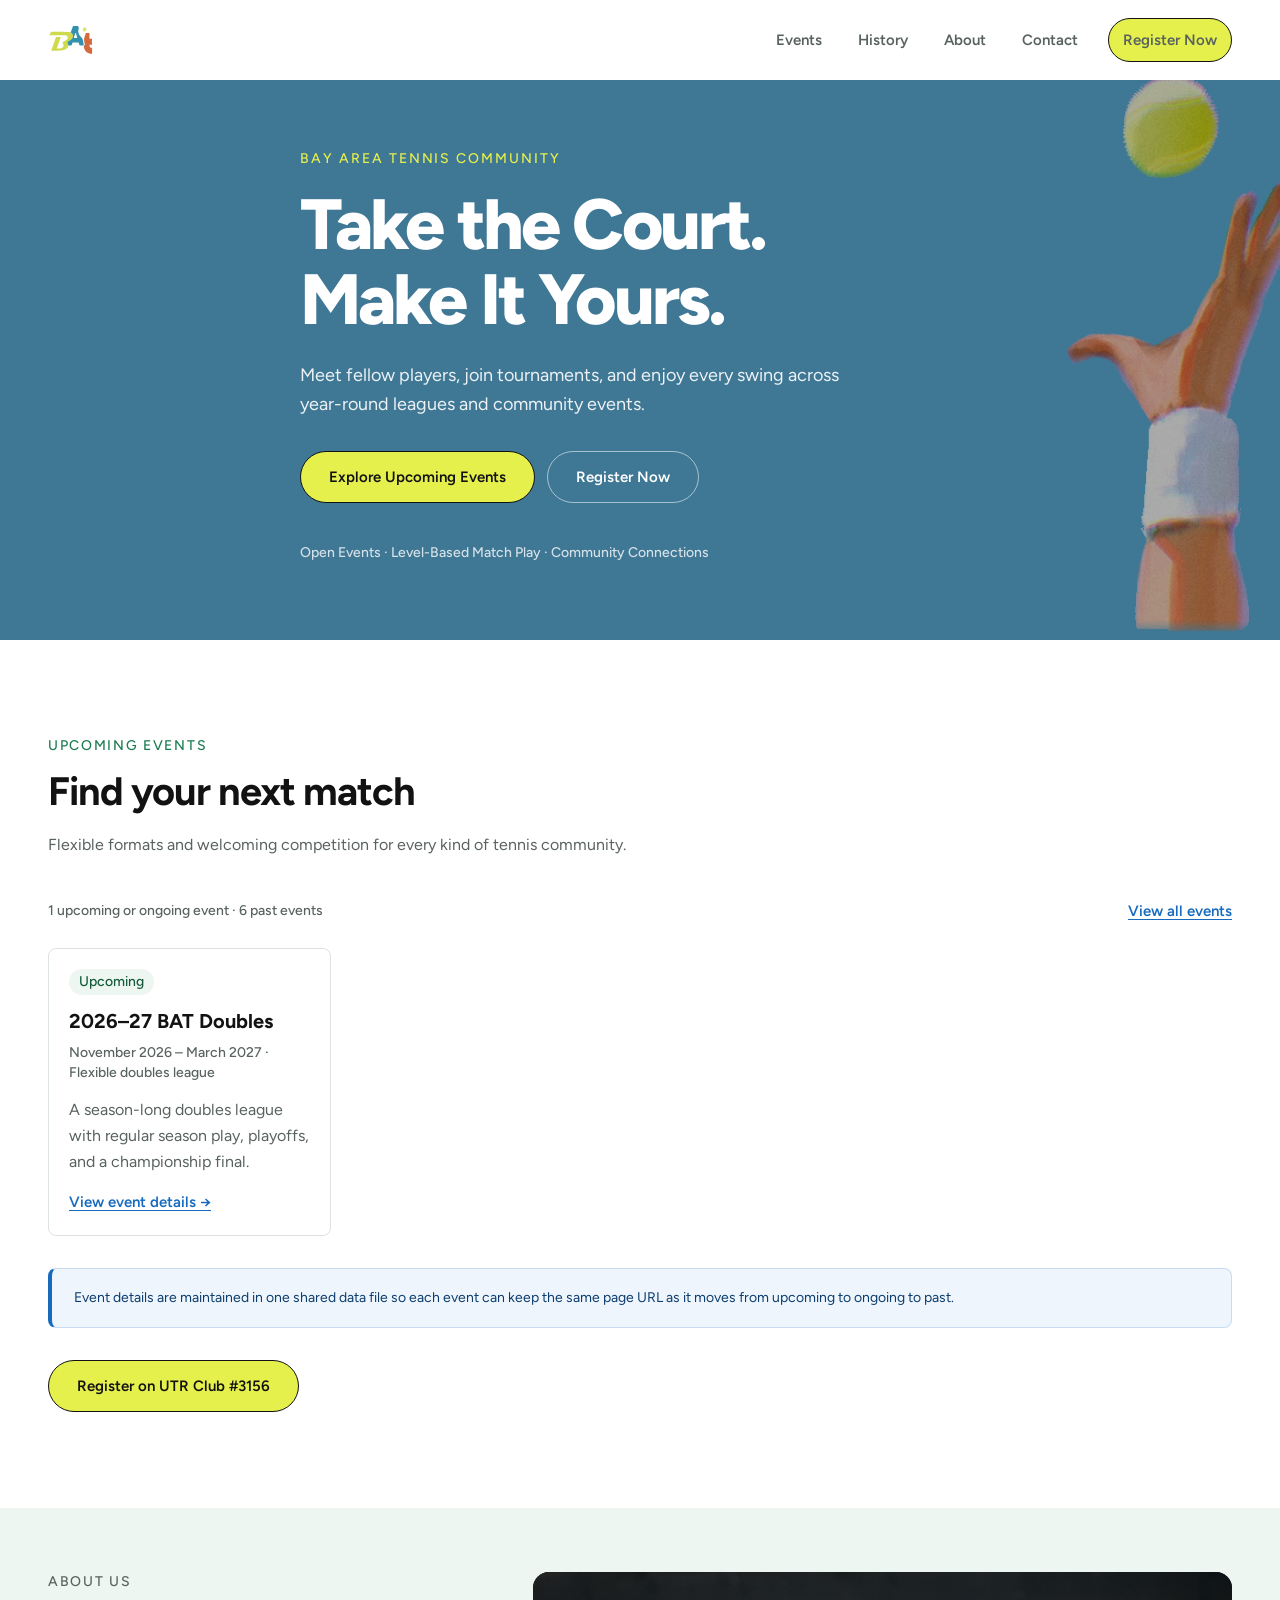
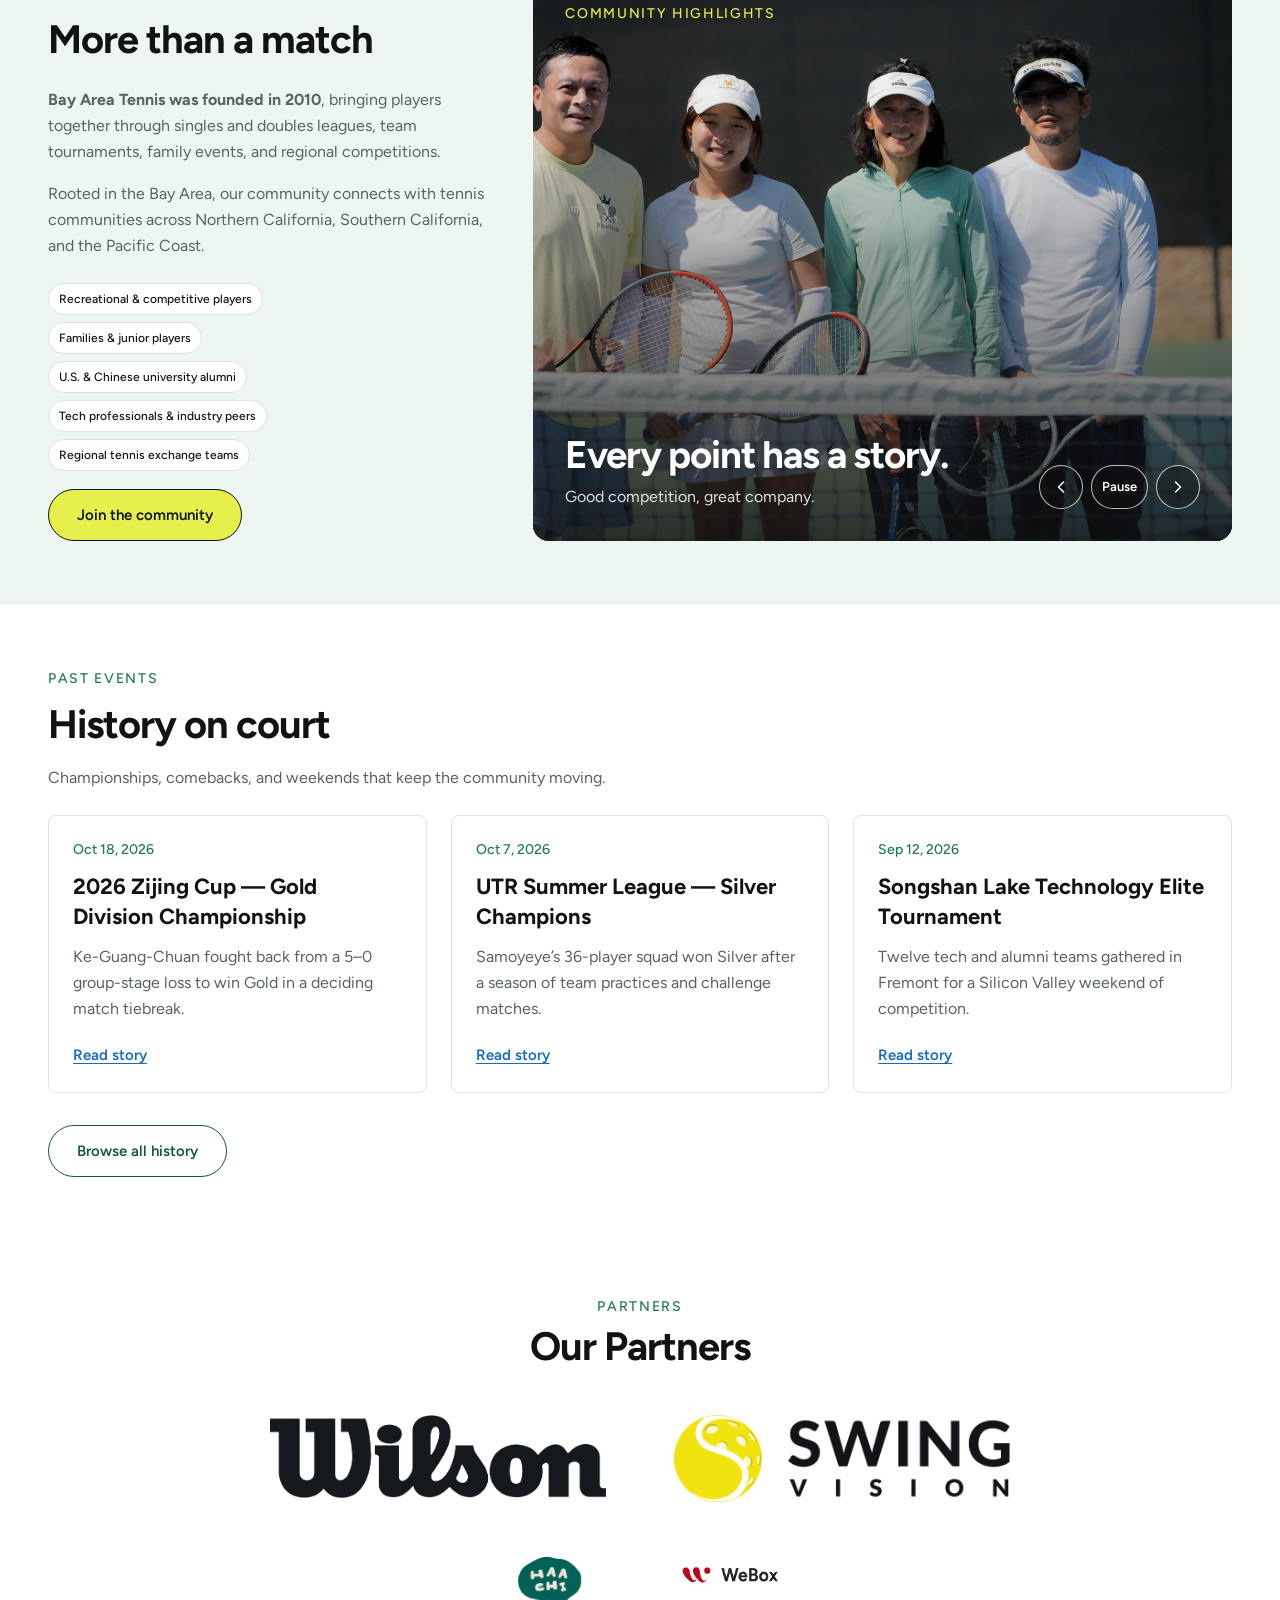
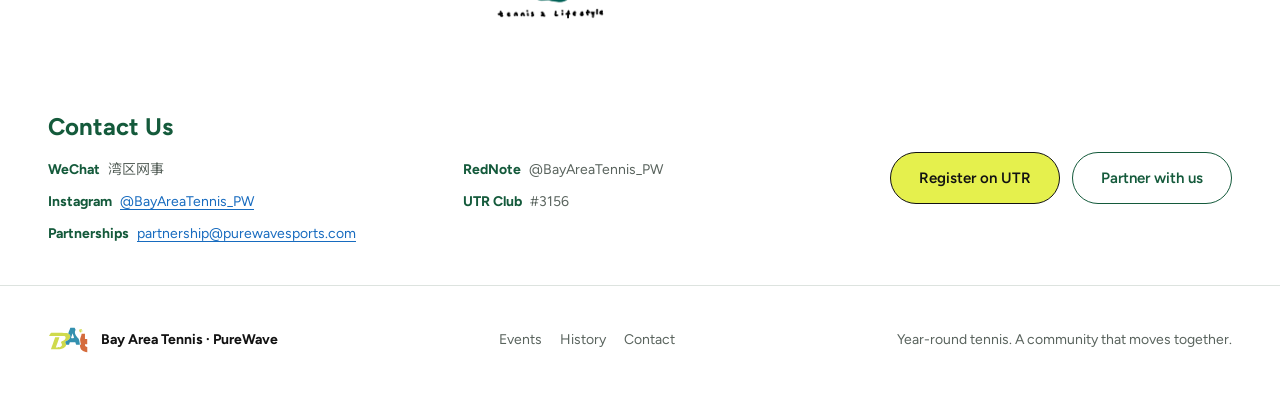
==== index.html @ 6794a853 "Mark only BAT doubles as upcoming Co-authored-by: Copilot <223556219+Copilot@users.noreply.github.co" ====
<!DOCTYPE html>
<html lang="en">
<head>
  <meta charset="UTF-8">
  <meta name="viewport" content="width=device-width, initial-scale=1.0">
  <meta name="description" content="Year-round tennis leagues, tournaments, and community events connecting players, families, university alumni, and professionals across the Bay Area.">
  <meta name="theme-color" content="#1D7C53">
  <title>Bay Area Tennis | PureWave</title>
  <link rel="preconnect" href="https://fonts.googleapis.com">
  <link rel="preconnect" href="https://fonts.gstatic.com" crossorigin>
  <link href="https://fonts.googleapis.com/css2?family=Figtree:wght@400;500;600;700;800&family=Noto+Sans+SC:wght@400;500;700&display=swap" rel="stylesheet">
  <link rel="stylesheet" href="styles.css?v=about-community-layout">
</head>
<body>
  <nav class="nav" aria-label="Main navigation">
    <a class="brand" href="#top" aria-label="Bay Area Tennis home">
      <img src="resources/images/logo/BayAreaTennis_Logo.svg" alt="Bay Area Tennis">
    </a>
    <div class="nav-links">
      <a href="events.html">Events</a>
      <a href="history.html">History</a>
      <a href="#about">About</a>
      <a href="#contact">Contact</a>
      <a class="button button-primary" data-register href="https://app.utrsports.net/club/3156?tab=info">Register Now</a>
    </div>
    <button class="menu-toggle" type="button" aria-label="Open navigation menu" aria-expanded="false" aria-controls="mobile-menu">
      <svg width="20" height="20" viewBox="0 0 24 24" fill="none" aria-hidden="true">
        <path d="M4 7h16M4 12h16M4 17h16" stroke="currentColor" stroke-width="1.75" stroke-linecap="round"/>
      </svg>
    </button>
  </nav>
  <div class="mobile-menu" id="mobile-menu">
    <a href="events.html">Events</a>
    <a href="history.html">History</a>
    <a href="#about">About</a>
    <a href="#contact">Contact</a>
    <a data-register href="https://app.utrsports.net/club/3156?tab=info">Register Now</a>
  </div>

  <main id="top">
    <header class="hero">
      <div class="container hero-content">
        <p class="eyebrow">Bay Area Tennis Community</p>
        <h1 class="hero-title"><span>Take the Court.</span><span>Make It Yours.</span></h1>
        <p class="hero-copy">Meet fellow players, join tournaments, and enjoy every swing across year-round leagues and community events.</p>
        <div class="hero-actions">
          <a class="button button-primary" href="events.html">Explore Upcoming Events</a>
          <a class="button button-secondary" data-register href="https://app.utrsports.net/club/3156?tab=info">Register Now</a>
        </div>
        <p class="hero-note">Open Events · Level-Based Match Play · Community Connections</p>
      </div>
    </header>

    <section class="section" id="events">
      <div class="container">
        <div class="section-header">
          <p class="section-kicker">Upcoming events</p>
          <h2>Find your next match</h2>
          <p class="section-intro">Flexible formats and welcoming competition for every kind of tennis community.</p>
        </div>
        <div class="section-toolbar">
          <p class="section-status" id="events-status">Loading events…</p>
          <a class="text-link" href="events.html">View all events</a>
        </div>
        <div class="event-grid" id="events-grid" data-featured="true"></div>
        <p class="event-note" id="events-note"></p>
        <div class="section-cta">
          <a class="button button-primary" data-register href="https://app.utrsports.net/club/3156?tab=info">Register on UTR Club #3156</a>
        </div>
      </div>
    </section>

    <section class="section section-surface section-compact" id="about">
      <div class="container community-grid">
        <div class="community-copy">
          <div class="section-header">
            <p class="section-kicker">About us</p>
            <h2>More than a match</h2>
          </div>
          <p><strong>Bay Area Tennis was founded in 2010</strong>, bringing players together through singles and doubles leagues, team tournaments, family events, and regional competitions.</p>
          <p>Rooted in the Bay Area, our community connects with tennis communities across Northern California, Southern California, and the Pacific Coast.</p>
          <ul class="audience-list" aria-label="Who can join">
            <li>Recreational &amp; competitive players</li>
            <li>Families &amp; junior players</li>
            <li>U.S. &amp; Chinese university alumni</li>
            <li>Tech professionals &amp; industry peers</li>
            <li>Regional tennis exchange teams</li>
          </ul>
          <a class="button button-primary" href="#contact">Join the community</a>
        </div>
        <aside class="community-panel" aria-label="Community highlights">
          <div class="community-carousel" data-community-carousel role="group" aria-roledescription="carousel" aria-label="Bay Area Tennis community photos">
            <div class="community-carousel-slides">
              <figure class="community-slide is-active" role="group" aria-roledescription="slide" aria-label="Photo 1 of 32" aria-hidden="false">
                <img src="resources/images/community/match-01.jpg?v=carousel-32-20261026" alt="A tennis player in black tracks the ball across the court." width="1600" height="1067" decoding="async">
              </figure>
            </div>
            <div class="community-carousel-content">
              <p class="section-kicker">Community highlights</p>
              <div class="community-carousel-copy">
                <h3>Every point has a story.</h3>
                <p class="community-slide-caption" data-community-caption>Focused through every rally.</p>
              </div>
              <div class="community-carousel-controls" aria-label="Photo controls">
                <button type="button" data-community-previous aria-label="Previous photo">
                  <svg viewBox="0 0 24 24" aria-hidden="true"><path d="m15 18-6-6 6-6"/></svg>
                </button>
                <button type="button" data-community-toggle aria-label="Pause automatic photo rotation">Pause</button>
                <button type="button" data-community-next aria-label="Next photo">
                  <svg viewBox="0 0 24 24" aria-hidden="true"><path d="m9 18 6-6-6-6"/></svg>
                </button>
              </div>
            </div>
          </div>
        </aside>
      </div>
    </section>

    <section class="section section-compact" id="history-preview">
      <div class="container">
        <div class="section-header">
          <p class="section-kicker">Past events</p>
          <h2>History on court</h2>
          <p class="section-intro">Championships, comebacks, and weekends that keep the community moving.</p>
        </div>
        <div class="card-grid">
          <a class="story-card" href="history.html">
            <time datetime="2026-10-18">Oct 18, 2026</time>
            <h3>2026 Zijing Cup — Gold Division Championship</h3>
            <p>Ke-Guang-Chuan fought back from a 5–0 group-stage loss to win Gold in a deciding match tiebreak.</p>
            <span class="text-link">Read story</span>
          </a>
          <a class="story-card" href="history.html">
            <time datetime="2026-10-07">Oct 7, 2026</time>
            <h3>UTR Summer League — Silver Champions</h3>
            <p>Samoyeye’s 36-player squad won Silver after a season of team practices and challenge matches.</p>
            <span class="text-link">Read story</span>
          </a>
          <a class="story-card" href="history.html">
            <time datetime="2026-09-12">Sep 12, 2026</time>
            <h3>Songshan Lake Technology Elite Tournament</h3>
            <p>Twelve tech and alumni teams gathered in Fremont for a Silicon Valley weekend of competition.</p>
            <span class="text-link">Read story</span>
          </a>
        </div>
        <div class="section-cta">
          <a class="button button-secondary on-light" href="history.html">Browse all history</a>
        </div>
      </div>
    </section>

    <section class="section partner-section" id="partners">
      <div class="container section-header partner-heading">
        <p class="section-kicker">Partners</p>
        <h2>Our Partners</h2>
      </div>
      <div class="container partner-logos" aria-label="Our partners">
        <div class="partner-logos-primary">
          <div class="partner-logo partner-logo-primary partner-logo-wilson">
            <img src="resources/images/logo/partner%20logos/Wilson.svg" alt="Wilson">
          </div>
          <div class="partner-logo partner-logo-primary partner-logo-swingvision">
            <img src="resources/images/logo/partner%20logos/SwingVision.svg" alt="SwingVision">
          </div>
        </div>
        <div class="partner-logos-secondary">
          <div class="partner-logo partner-logo-secondary">
            <img src="resources/images/logo/partner%20logos/HAACHI.svg" alt="HAACHI — Tennis &amp; Lifestyle">
          </div>
          <div class="partner-logo partner-logo-secondary partner-logo-webox">
            <img src="resources/images/logo/partner%20logos/WeBox.svg" alt="WeBox">
          </div>
        </div>
      </div>
    </section>

    <section class="contact-band" id="contact">
      <div class="container contact-layout">
        <div class="contact-info">
          <h2 class="contact-title">Contact Us</h2>
          <ul class="social-list">
            <li><strong>WeChat</strong>湾区网事</li>
            <li><strong>RedNote</strong>@BayAreaTennis_PW</li>
            <li><strong>Instagram</strong><a href="https://www.instagram.com/BayAreaTennis_PW/" target="_blank" rel="noreferrer">@BayAreaTennis_PW</a></li>
            <li><strong>UTR Club</strong>#3156</li>
            <li><strong>Partnerships</strong><a href="mailto:partnership@purewavesports.com">partnership@purewavesports.com</a></li>
          </ul>
        </div>
        <div class="contact-actions">
          <a class="button button-primary" data-register href="https://app.utrsports.net/club/3156?tab=info">Register on UTR</a>
          <a class="button button-secondary" href="mailto:partnership@purewavesports.com">Partner with us</a>
        </div>
      </div>
    </section>
  </main>

  <footer class="footer">
    <div class="container footer-inner">
      <div class="footer-brand">
        <img src="resources/images/logo/BayAreaTennis_Logo.svg" alt="">
        <span>Bay Area Tennis · PureWave</span>
      </div>
      <div class="footer-links">
        <a href="events.html">Events</a>
        <a href="history.html">History</a>
        <a href="#contact">Contact</a>
      </div>
      <p>Year-round tennis. A community that moves together.</p>
    </div>
  </footer>

  <script src="js/site.js"></script>
  <script src="js/events.js?v=events-status-20261028"></script>
  <script src="js/community-highlights.js?v=community-photos-32-20261026"></script>
</body>
</html>
---- styles.css ----
:root {
  color-scheme: light;
  --brand-green: #1d7c53;
  --brand-green-deep: #145a3b;
  --brand-blue: #176bbf;
  --brand-blue-deep: #0c3d6e;
  --accent: #e5f04d;
  --accent-hover: #d9e538;
  --accent-pressed: #ccd926;
  --ink: #121212;
  --muted: #59635d;
  --canvas: #fff;
  --surface: #f7f8f7;
  --surface-secondary: #f0f2f1;
  --tint-yellow: #fafce3;
  --tint-green: #edf6f0;
  --tint-blue: #eef5fc;
  --border: #dde3df;
  --border-control: #7a857e;
  --on-dark: #fff;
  --font-sans: "Figtree", "Noto Sans SC", "PingFang SC", "Microsoft YaHei", Arial, sans-serif;
  --container: 1280px;
  --page-pad: 48px;
  --section-space: 96px;
  --radius-card: 8px;
  --radius-panel: 16px;
  --radius-control: 12px;
  --radius-pill: 999px;
  --nav-h: 80px;
  --ease: 200ms ease-out;
}

*, *::before, *::after { box-sizing: border-box; }

html {
  scroll-behavior: smooth;
  scroll-padding-top: calc(var(--nav-h) + 16px);
}

body {
  margin: 0;
  background: var(--canvas);
  color: var(--ink);
  font-family: var(--font-sans);
  font-size: 16px;
  line-height: 26px;
  -webkit-font-smoothing: antialiased;
}

img { max-width: 100%; display: block; }
a { color: inherit; }
h1, h2, h3, p { margin-top: 0; }

a:focus-visible,
button:focus-visible {
  outline: 3px solid var(--brand-blue);
  outline-offset: 3px;
}

.container {
  width: min(var(--container), calc(100% - 2 * var(--page-pad)));
  margin-inline: auto;
}

/* Nav */
.nav {
  position: fixed;
  inset: 0 0 auto;
  z-index: 30;
  height: var(--nav-h);
  display: flex;
  align-items: center;
  justify-content: space-between;
  gap: 24px;
  padding: 0 max(var(--page-pad), calc((100vw - var(--container)) / 2));
  background: var(--canvas);
  border-bottom: 1px solid transparent;
  transition: border-color var(--ease);
}

.nav.is-scrolled { border-bottom-color: var(--border); }

.brand {
  display: inline-flex;
  align-items: center;
  gap: 12px;
  text-decoration: none;
  color: var(--ink);
  font-size: 17px;
  font-weight: 800;
  letter-spacing: -.03em;
}

.brand img {
  width: auto;
  height: 32px;
}

.nav-links {
  display: flex;
  align-items: center;
  gap: 8px;
}

.nav-links a {
  min-height: 44px;
  display: inline-flex;
  align-items: center;
  padding: 8px 14px;
  border-radius: var(--radius-pill);
  color: var(--muted);
  font-size: 15px;
  font-weight: 600;
  line-height: 22px;
  text-decoration: none;
  transition: color var(--ease), background var(--ease);
}

.nav-links a:hover,
.nav-links a[aria-current="page"] {
  color: var(--ink);
  background: var(--surface);
}

.nav-links a[aria-current="page"] {
  background: var(--accent);
}

.nav-links .button {
  margin-left: 8px;
}

.menu-toggle {
  display: none;
  width: 44px;
  height: 44px;
  border: 1px solid var(--border);
  border-radius: 50%;
  background: var(--canvas);
  color: var(--ink);
  cursor: pointer;
}

.mobile-menu { display: none; }

/* Buttons */
.button {
  min-height: 52px;
  display: inline-flex;
  align-items: center;
  justify-content: center;
  gap: 8px;
  padding: 12px 28px;
  border: 1px solid transparent;
  border-radius: var(--radius-pill);
  font: inherit;
  font-size: 15px;
  font-weight: 600;
  line-height: 22px;
  text-decoration: none;
  cursor: pointer;
  transition: background var(--ease), color var(--ease), border-color var(--ease), transform var(--ease), box-shadow var(--ease);
}

.button:hover { transform: translateY(-1px); }
.button:active { transform: none; }

.button-primary {
  background: var(--accent);
  color: var(--ink);
  border-color: var(--ink);
}

.button-primary:hover { background: var(--accent-hover); }
.button-primary:active { background: var(--accent-pressed); }

.button-secondary {
  background: transparent;
  border-color: rgba(255, 255, 255, .55);
  color: var(--on-dark);
}

.button-secondary:hover { background: rgba(255, 255, 255, .12); }

.button-secondary.on-light {
  border-color: var(--brand-green-deep);
  background: var(--canvas);
  color: var(--brand-green-deep);
}

.button-secondary.on-light:hover { background: var(--tint-green); }

/* Hero */
.hero {
  position: relative;
  isolation: isolate;
  min-height: 640px;
  display: flex;
  align-items: center;
  overflow: hidden;
  padding: calc(var(--nav-h) + 56px) 0 64px;
  color: var(--on-dark);
  text-align: left;
  background:
    linear-gradient(rgba(18, 18, 18, .35), rgba(18, 18, 18, .35)),
    url("resources/images/hero-sky-serve.png") center center / cover no-repeat;
}

.hero::before,
.hero::after {
  content: none;
}

.hero-content {
  position: relative;
  z-index: 1;
  max-width: 680px;
}

.eyebrow {
  margin: 0 0 18px;
  color: var(--accent);
  font-size: 14px;
  font-weight: 500;
  letter-spacing: .14em;
  text-transform: uppercase;
  line-height: 20px;
}

.hero-title {
  margin: 0 0 24px;
  font-size: clamp(42px, 5.56vw, 80px);
  line-height: 1.05;
  font-weight: 800;
  letter-spacing: -.04em;
}

.hero-title span { display: block; }

.hero-copy {
  max-width: 540px;
  margin: 0 0 32px;
  color: rgba(255, 255, 255, .9);
  font-size: 18px;
  line-height: 29px;
}

.hero-actions {
  display: flex;
  flex-wrap: wrap;
  gap: 12px;
  margin-bottom: 40px;
}

.hero-note {
  margin: 0;
  color: rgba(255, 255, 255, .78);
  font-size: 14px;
  font-weight: 500;
  line-height: 20px;
}

/* Sections */
.section { padding: var(--section-space) 0; }
.section-surface { background: var(--tint-green); }
.section-compact { --section-space: 64px; }
.section-compact .section-header { margin-bottom: 24px; }

.section-header {
  max-width: 720px;
  margin-bottom: 40px;
}

.section-kicker {
  margin: 0 0 12px;
  color: var(--brand-green);
  font-size: 14px;
  font-weight: 500;
  letter-spacing: .12em;
  text-transform: uppercase;
  line-height: 20px;
}

.section h2,
.section-title {
  margin: 0 0 16px;
  font-size: clamp(30px, 3.1vw, 44px);
  line-height: 1.2;
  font-weight: 700;
  letter-spacing: -.025em;
}

.section-intro {
  margin: 0;
  color: var(--muted);
  font-size: 16px;
  line-height: 26px;
}

.section-cta { margin-top: 32px; }

.section-toolbar {
  display: flex;
  align-items: center;
  justify-content: space-between;
  gap: 16px;
  margin-bottom: 24px;
}

.section-status {
  margin: 0;
  color: var(--muted);
  font-size: 14px;
  font-weight: 500;
}

/* Events */
.event-grid {
  display: grid;
  grid-template-columns: repeat(4, minmax(0, 1fr));
  gap: 18px;
}

.event-card {
  display: flex;
  flex-direction: column;
  min-height: 100%;
  padding: 20px;
  border: 1px solid var(--border);
  border-radius: var(--radius-card);
  background: var(--canvas);
  transition: background var(--ease), border-color var(--ease);
}

.event-card:hover {
  background: var(--surface);
  border-color: var(--border-control);
}

.events-load-more {
  display: flex;
  width: fit-content;
  margin: 24px auto 0;
}

.events-load-more[hidden] {
  display: none;
}

.event-status {
  display: inline-flex;
  align-items: center;
  width: fit-content;
  min-height: 26px;
  margin-bottom: 12px;
  padding: 0 10px;
  border-radius: var(--radius-pill);
  background: var(--tint-green);
  color: var(--brand-green-deep);
  font-size: 14px;
  font-weight: 500;
  line-height: 20px;
}

.event-card h3 {
  margin: 0 0 8px;
  font-size: 20px;
  line-height: 28px;
  font-weight: 700;
}

.event-meta {
  margin: 0 0 12px;
  color: var(--muted);
  font-size: 14px;
  font-weight: 500;
  line-height: 20px;
}

.event-card p {
  margin: 0 0 14px;
  color: var(--muted);
  flex: 1;
}

.event-note {
  margin: 32px 0 0;
  padding: 18px 22px;
  border: 1px solid #c7dcf0;
  border-left: 4px solid var(--brand-blue);
  border-radius: var(--radius-card);
  background: var(--tint-blue);
  color: var(--brand-blue-deep);
  font-size: 14px;
  line-height: 22px;
}

.text-link {
  color: var(--brand-blue);
  font-size: 15px;
  font-weight: 600;
  text-decoration: underline;
  text-underline-offset: 3px;
}

.text-link:hover {
  color: var(--brand-blue-deep);
}

/* About / community */
.community-grid {
  display: grid;
  grid-template-columns: minmax(0, .78fr) minmax(0, 1.22fr);
  gap: clamp(32px, 3vw, 48px);
  align-items: stretch;
}

.community-copy p {
  margin: 0 0 16px;
  color: var(--muted);
}

.community-copy p:last-of-type { margin-bottom: 24px; }

.audience-list {
  display: grid;
  grid-template-columns: 1fr;
  justify-content: start;
  gap: 7px 8px;
  margin: 0 0 18px;
  padding: 0;
  list-style: none;
}

.audience-list li {
  width: fit-content;
  max-width: 100%;
  padding: 6px 10px;
  border: 1px solid var(--border);
  border-radius: var(--radius-pill);
  background: var(--canvas);
  font-size: 12px;
  line-height: 18px;
  font-weight: 500;
  white-space: nowrap;
}

@media (max-width: 640px) {
  .audience-list {
    grid-template-columns: 1fr;
  }

  .audience-list li:last-child {
    grid-column: auto;
    justify-self: start;
  }
}

.community-panel {
  position: relative;
  min-height: clamp(460px, 38vw, 540px);
  padding: 0;
  border-radius: var(--radius-panel);
  overflow: hidden;
  color: var(--on-dark);
  background: var(--ink);
}

.community-carousel,
.community-carousel-slides,
.community-slide {
  position: absolute;
  inset: 0;
}

.community-carousel {
  isolation: isolate;
}

.community-carousel::after {
  position: absolute;
  inset: 0;
  z-index: 1;
  background: linear-gradient(0deg, rgba(18, 18, 18, .78), rgba(18, 18, 18, .04) 78%);
  content: "";
  pointer-events: none;
}

.community-slide {
  margin: 0;
  opacity: 0;
  transition: opacity 600ms ease;
}

.community-slide.is-active {
  opacity: 1;
}

.community-slide img {
  width: 100%;
  height: 100%;
  object-fit: cover;
}

.community-carousel-content {
  position: absolute;
  inset: 0;
  z-index: 2;
  display: grid;
  grid-template-columns: minmax(0, 1fr) auto;
  align-content: end;
  align-items: end;
  gap: 12px 16px;
  padding: 32px;
}

.community-panel .section-kicker {
  position: absolute;
  top: 32px;
  left: 32px;
  margin: 0;
  color: var(--accent);
}

.community-carousel-copy {
  min-width: 0;
}

.community-panel h3 {
  margin: 0 0 8px;
  font-size: clamp(30px, 3vw, 40px);
  line-height: 1.15;
  letter-spacing: -.03em;
}

.community-panel .community-slide-caption {
  margin: 0;
  color: rgba(255, 255, 255, .86);
  max-width: 34ch;
  font-size: 16px;
  line-height: 24px;
}

.community-carousel-controls {
  display: flex;
  align-items: center;
  gap: 8px;
}

.community-carousel-controls button {
  min-width: 44px;
  height: 44px;
  display: inline-flex;
  align-items: center;
  justify-content: center;
  padding: 0 10px;
  border: 1px solid rgba(255, 255, 255, .72);
  border-radius: var(--radius-pill);
  background: rgba(18, 18, 18, .36);
  color: var(--on-dark);
  font: inherit;
  font-size: 13px;
  font-weight: 600;
  cursor: pointer;
  transition: background var(--ease), color var(--ease);
}

.community-carousel-controls button:hover {
  background: var(--canvas);
  color: var(--ink);
}

.community-carousel-controls svg {
  width: 20px;
  height: 20px;
  fill: none;
  stroke: currentColor;
  stroke-linecap: round;
  stroke-linejoin: round;
  stroke-width: 1.8;
}

/* Cards / history preview */
.card-grid {
  display: grid;
  grid-template-columns: repeat(3, minmax(0, 1fr));
  gap: 24px;
}

.story-card {
  display: flex;
  flex-direction: column;
  padding: 24px;
  border: 1px solid var(--border);
  border-radius: var(--radius-card);
  background: var(--canvas);
  text-decoration: none;
  transition: background var(--ease), border-color var(--ease);
}

.story-card:hover {
  background: var(--surface);
  border-color: var(--border-control);
}

.story-card time {
  display: block;
  margin-bottom: 12px;
  color: var(--brand-green);
  font-size: 14px;
  font-weight: 500;
  line-height: 20px;
}

.story-card h3 {
  margin: 0 0 12px;
  font-size: 22px;
  line-height: 30px;
  font-weight: 700;
}

.story-card p {
  margin: 0 0 20px;
  color: var(--muted);
  flex: 1;
}

/* Partners */
.partner-section {
  padding: 56px 0;
}

.partner-heading {
  margin-bottom: 28px;
  text-align: center;
}

.partner-heading .section-kicker {
  margin-bottom: 6px;
}

.partner-heading h2 {
  margin: 0;
}

.partner-logos {
  display: grid;
  gap: 20px;
}

.partner-logos-primary,
.partner-logos-secondary {
  display: flex;
  align-items: center;
  justify-content: center;
  flex-wrap: wrap;
}

.partner-logos-primary {
  gap: 24px;
}

.partner-logo {
  display: grid;
  place-items: center;
}

.partner-logo-primary {
  width: min(100%, 380px);
  height: 116px;
  padding: 16px 22px;
}

.partner-logo-primary img {
  width: 100%;
  height: 100%;
  object-fit: contain;
}

.partner-logos-secondary {
  gap: 16px;
}

.partner-logo-secondary {
  width: 160px;
  height: 80px;
  padding: 10px 14px;
}

.partner-logo-secondary img {
  width: 100%;
  height: 100%;
  object-fit: contain;
}

.partner-logo-webox img {
  width: 90%;
  height: 90%;
}

/* Contact */
.contact-band {
  padding: 40px 0;
  background: var(--canvas);
  color: var(--ink);
}

.contact-layout {
  display: flex;
  align-items: center;
  justify-content: space-between;
  flex-wrap: wrap;
  gap: 28px 40px;
}

.contact-info {
  flex: 1 1 600px;
}

.contact-title {
  margin: 0 0 16px;
  color: var(--brand-green-deep);
  font-size: 24px;
  line-height: 32px;
}

.contact-band .social-list {
  display: grid;
  grid-template-columns: repeat(2, minmax(0, 1fr));
  gap: 10px 28px;
  margin: 0;
  padding: 0;
  list-style: none;
  color: var(--muted);
  font-size: 14px;
  line-height: 22px;
}

.contact-band .social-list strong {
  display: inline;
  margin-right: 8px;
  color: var(--brand-green-deep);
}

.contact-band .social-list a {
  color: var(--brand-blue);
  text-underline-offset: 3px;
}

.contact-band .button-secondary {
  border-color: var(--brand-green-deep);
  background: var(--canvas);
  color: var(--brand-green-deep);
}

.contact-band .button-secondary:hover {
  background: var(--tint-green);
}

.contact-actions {
  display: flex;
  flex-wrap: wrap;
  gap: 12px;
}

/* Footer */
.footer {
  padding: 40px 0;
  background: var(--canvas);
  border-top: 1px solid var(--border);
  color: var(--muted);
  font-size: 14px;
}

.footer-inner {
  display: flex;
  align-items: center;
  justify-content: space-between;
  gap: 24px;
  flex-wrap: wrap;
}

.footer-brand {
  display: flex;
  align-items: center;
  gap: 12px;
  color: var(--ink);
  font-weight: 700;
}

.footer-brand img {
  height: 28px;
  width: auto;
}

.footer-links {
  display: flex;
  flex-wrap: wrap;
  gap: 8px 18px;
}

.footer-links a {
  color: var(--muted);
  text-decoration: none;
}

.footer-links a:hover { color: var(--brand-blue-deep); }

.footer p { margin: 0; }

/* Inner pages */
.page-hero {
  padding: calc(var(--nav-h) + 56px) 0 24px;
}

.page-hero .hero-title {
  margin-bottom: 16px;
  color: var(--ink);
}

.page-hero > p {
  max-width: 640px;
  margin: 0;
  color: var(--muted);
  font-size: 18px;
  line-height: 29px;
}

.page-hero .hero-actions {
  margin: 28px 0 0;
}

.page-section {
  padding-bottom: var(--section-space);
}

.event-list-section + .event-list-section {
  margin-top: 72px;
}

.section-header-small {
  margin-bottom: 24px;
}

.section-header-small h2 {
  font-size: clamp(26px, 2.7vw, 36px);
}

/* Event detail */
.event-detail-hero {
  padding: calc(var(--nav-h) + 56px) 0 64px;
}

.event-detail-hero .hero-title {
  max-width: 760px;
  margin: 12px 0 16px;
  color: var(--ink);
}

.event-detail-lead {
  max-width: 680px;
  margin: 0;
  color: var(--muted);
  font-size: 20px;
  line-height: 31px;
}

.event-detail-hero .hero-actions {
  margin: 28px 0 0;
}

.back-link {
  color: var(--brand-blue);
  font-size: 15px;
  font-weight: 600;
  text-underline-offset: 3px;
}

.event-detail-section {
  background: var(--surface);
}

.event-detail-layout {
  display: grid;
  grid-template-columns: minmax(0, 1fr) minmax(280px, 360px);
  gap: clamp(40px, 6vw, 88px);
  align-items: start;
}

.event-detail-main {
  max-width: 760px;
}

.detail-block {
  padding-bottom: 56px;
}

.detail-block + .detail-block {
  padding-top: 56px;
  border-top: 1px solid var(--border);
}

.detail-block h2,
.registration-card h2 {
  margin: 0 0 24px;
  font-size: clamp(28px, 3vw, 40px);
  line-height: 1.2;
  letter-spacing: -.025em;
}

.stage-list,
.division-grid {
  display: grid;
  gap: 16px;
}

.stage-list {
  grid-template-columns: repeat(3, minmax(0, 1fr));
}

.stage-card,
.division-card {
  padding: 20px;
  border: 1px solid var(--border);
  border-radius: var(--radius-card);
  background: var(--canvas);
}

.stage-number {
  display: block;
  margin-bottom: 20px;
  color: var(--brand-green);
  font-size: 13px;
  font-weight: 700;
  letter-spacing: .12em;
}

.stage-card h3,
.division-card h3 {
  margin: 0 0 8px;
  font-size: 20px;
  line-height: 1.3;
}

.stage-card p:last-child,
.division-card p {
  margin: 0;
  color: var(--muted);
}

.division-grid {
  grid-template-columns: repeat(2, minmax(0, 1fr));
  margin-bottom: 24px;
}

.detail-copy,
.detail-list {
  color: var(--muted);
}

.detail-list {
  display: grid;
  gap: 12px;
  margin: 0;
  padding-left: 22px;
}

.source-note {
  padding: 24px;
  border: 1px solid #c7dcf0;
  border-left: 4px solid var(--brand-blue);
  border-radius: var(--radius-card);
  background: var(--tint-blue);
}

.source-note p:not(.section-kicker) {
  margin: 0 0 16px;
  color: var(--brand-blue-deep);
}

.event-detail-aside {
  position: sticky;
  top: calc(var(--nav-h) + 24px);
}

.registration-card {
  padding: 28px;
  border: 1px solid var(--border);
  border-top: 5px solid var(--brand-green);
  border-radius: var(--radius-panel);
  background: var(--canvas);
}

.registration-card > p:not(.section-kicker) {
  color: var(--muted);
}

.registration-card .button {
  width: 100%;
  margin: 8px 0 20px;
}

.registration-row {
  display: grid;
  gap: 4px;
  padding: 16px 0;
  border-top: 1px solid var(--border);
  color: var(--muted);
  font-size: 14px;
  line-height: 22px;
}

.registration-row strong {
  color: var(--ink);
}

.detail-chinese {
  margin: 20px 0 0;
  padding-top: 16px;
  border-top: 1px solid var(--border);
  font-family: "Noto Sans SC", var(--font-sans);
}

/* History */
.history-toolbar,
.page-toolbar {
  display: flex;
  align-items: center;
  justify-content: space-between;
  gap: 16px;
  margin: 28px 0;
}

.lang-toggle {
  display: inline-flex;
  padding: 4px;
  border: 1px solid var(--border);
  border-radius: var(--radius-pill);
  background: var(--surface);
}

.lang-toggle button {
  min-height: 36px;
  padding: 6px 14px;
  border: 0;
  border-radius: var(--radius-pill);
  background: transparent;
  color: var(--muted);
  font: inherit;
  font-size: 13px;
  font-weight: 700;
  cursor: pointer;
}

.lang-toggle button[aria-pressed="true"] {
  background: var(--accent);
  color: var(--ink);
}

.history-list {
  display: grid;
  gap: 20px;
}

.history-article {
  padding: 32px;
  border: 1px solid var(--border);
  border-radius: var(--radius-card);
  background: var(--canvas);
}

.history-article time {
  display: block;
  margin-bottom: 12px;
  color: var(--brand-green);
  font-size: 14px;
  font-weight: 500;
  line-height: 20px;
}

.history-article h2 {
  margin: 0 0 16px;
  font-size: clamp(22px, 2.4vw, 28px);
  line-height: 1.25;
  font-weight: 700;
  letter-spacing: -.02em;
}

.history-body { color: var(--muted); }
.history-body p { margin: 0 0 14px; }
.history-body p:last-child { margin-bottom: 0; }

.history-source { margin-top: 20px; font-size: 15px; }
.history-source a {
  color: var(--brand-blue);
  font-weight: 700;
  text-underline-offset: 3px;
}

html[lang="zh"] .hero-title {
  font-size: clamp(36px, 4.45vw, 64px);
  line-height: 1.2;
  font-weight: 700;
  letter-spacing: 0;
}

@media (max-width: 1199px) {
  :root {
    --page-pad: 32px;
    --section-space: 72px;
  }

  .event-grid,
  .card-grid {
    grid-template-columns: repeat(2, minmax(0, 1fr));
  }

  .community-grid,
  .contact-layout {
    grid-template-columns: 1fr;
    gap: 28px;
  }

  .audience-list {
    grid-template-columns: repeat(2, minmax(0, 1fr));
  }

  .audience-list li:last-child {
    grid-column: 1 / -1;
  }

  .community-panel {
    min-height: clamp(380px, 52vw, 480px);
  }

  .event-detail-layout {
    grid-template-columns: 1fr;
  }

  .event-detail-main {
    max-width: none;
  }

  .event-detail-aside {
    position: static;
  }
}

@media (max-width: 960px) {
  .nav-links { display: none; }
  .menu-toggle { display: inline-grid; place-items: center; }

  .mobile-menu {
    position: fixed;
    top: var(--nav-h);
    right: 0;
    z-index: 29;
    display: none;
    width: min(320px, 88vw);
    padding: 16px 20px 24px;
    flex-direction: column;
    gap: 4px;
    border: 1px solid var(--border);
    border-top: 0;
    border-radius: 0 0 0 16px;
    background: var(--canvas);
    box-shadow: 0 12px 32px rgba(18, 18, 18, .1);
  }

  .mobile-menu.open { display: flex; }

  .mobile-menu a {
    min-height: 44px;
    display: flex;
    align-items: center;
    padding: 10px 4px;
    border-bottom: 1px solid var(--border);
    color: var(--ink);
    font-weight: 600;
    text-decoration: none;
  }

  .mobile-menu a:last-child {
    margin-top: 12px;
    justify-content: center;
    border: 0;
    border-radius: var(--radius-pill);
    background: var(--accent);
  }
}

@media (max-width: 767px) {
  :root {
    --page-pad: 20px;
    --section-space: 56px;
    --nav-h: 64px;
  }

  .hero {
    min-height: 560px;
    padding: calc(var(--nav-h) + 40px) 0 56px;
    background-position: right center;
  }

  .hero-copy { font-size: 16px; line-height: 26px; }

  .hero-actions,
  .contact-actions {
    flex-direction: column;
    align-items: stretch;
  }

  .button { width: 100%; min-height: 48px; }
  .nav-links .button { width: auto; }

  .event-grid,
  .card-grid {
    grid-template-columns: 1fr;
    gap: 16px;
  }

  .audience-list {
    grid-template-columns: 1fr;
  }

  .audience-list li:last-child {
    grid-column: auto;
  }

  .event-card h3 { font-size: 22px; line-height: 30px; }
  .section-header { margin-bottom: 24px; }
  .event-list-section + .event-list-section { margin-top: 56px; }
  .event-detail-hero { padding-top: calc(var(--nav-h) + 40px); }
  .event-detail-lead { font-size: 17px; line-height: 27px; }
  .stage-list,
  .division-grid { grid-template-columns: 1fr; }
  .detail-block { padding-bottom: 40px; }
  .detail-block + .detail-block { padding-top: 40px; }
  .registration-card { padding: 24px; }
  .community-panel { min-height: 280px; }
  .community-carousel-content {
    display: flex;
    flex-direction: column;
    align-items: stretch;
    justify-content: flex-end;
    gap: 12px;
    padding: 20px;
  }
  .community-panel .section-kicker { top: 20px; left: 20px; }
  .community-panel h3 { font-size: 24px; }
  .community-carousel-controls { align-self: flex-end; gap: 6px; }
  .community-carousel-controls button { min-width: 40px; height: 40px; }
  .history-article { padding: 24px; }

  .history-toolbar,
  .page-toolbar,
  .section-toolbar {
    align-items: flex-start;
    flex-direction: column;
  }

  .footer-inner { align-items: flex-start; flex-direction: column; }

  .partner-section { padding: 44px 0; }
  .partner-heading { margin-bottom: 20px; }
  .partner-logos { gap: 16px; }
  .partner-logos-primary { gap: 12px; }
  .partner-logo-primary { width: calc(50% - 6px); height: 76px; padding: 10px; }
  .partner-logos-secondary { gap: 10px; }
  .partner-logo-secondary { width: 128px; height: 64px; padding: 8px 10px; }
  .contact-band .social-list { grid-template-columns: 1fr; }
  .contact-actions { width: 100%; }
  .contact-actions .button { width: 100%; }
}

@media (prefers-reduced-motion: reduce) {
  *, *::before, *::after {
    scroll-behavior: auto !important;
    transition-duration: .01ms !important;
  }
}
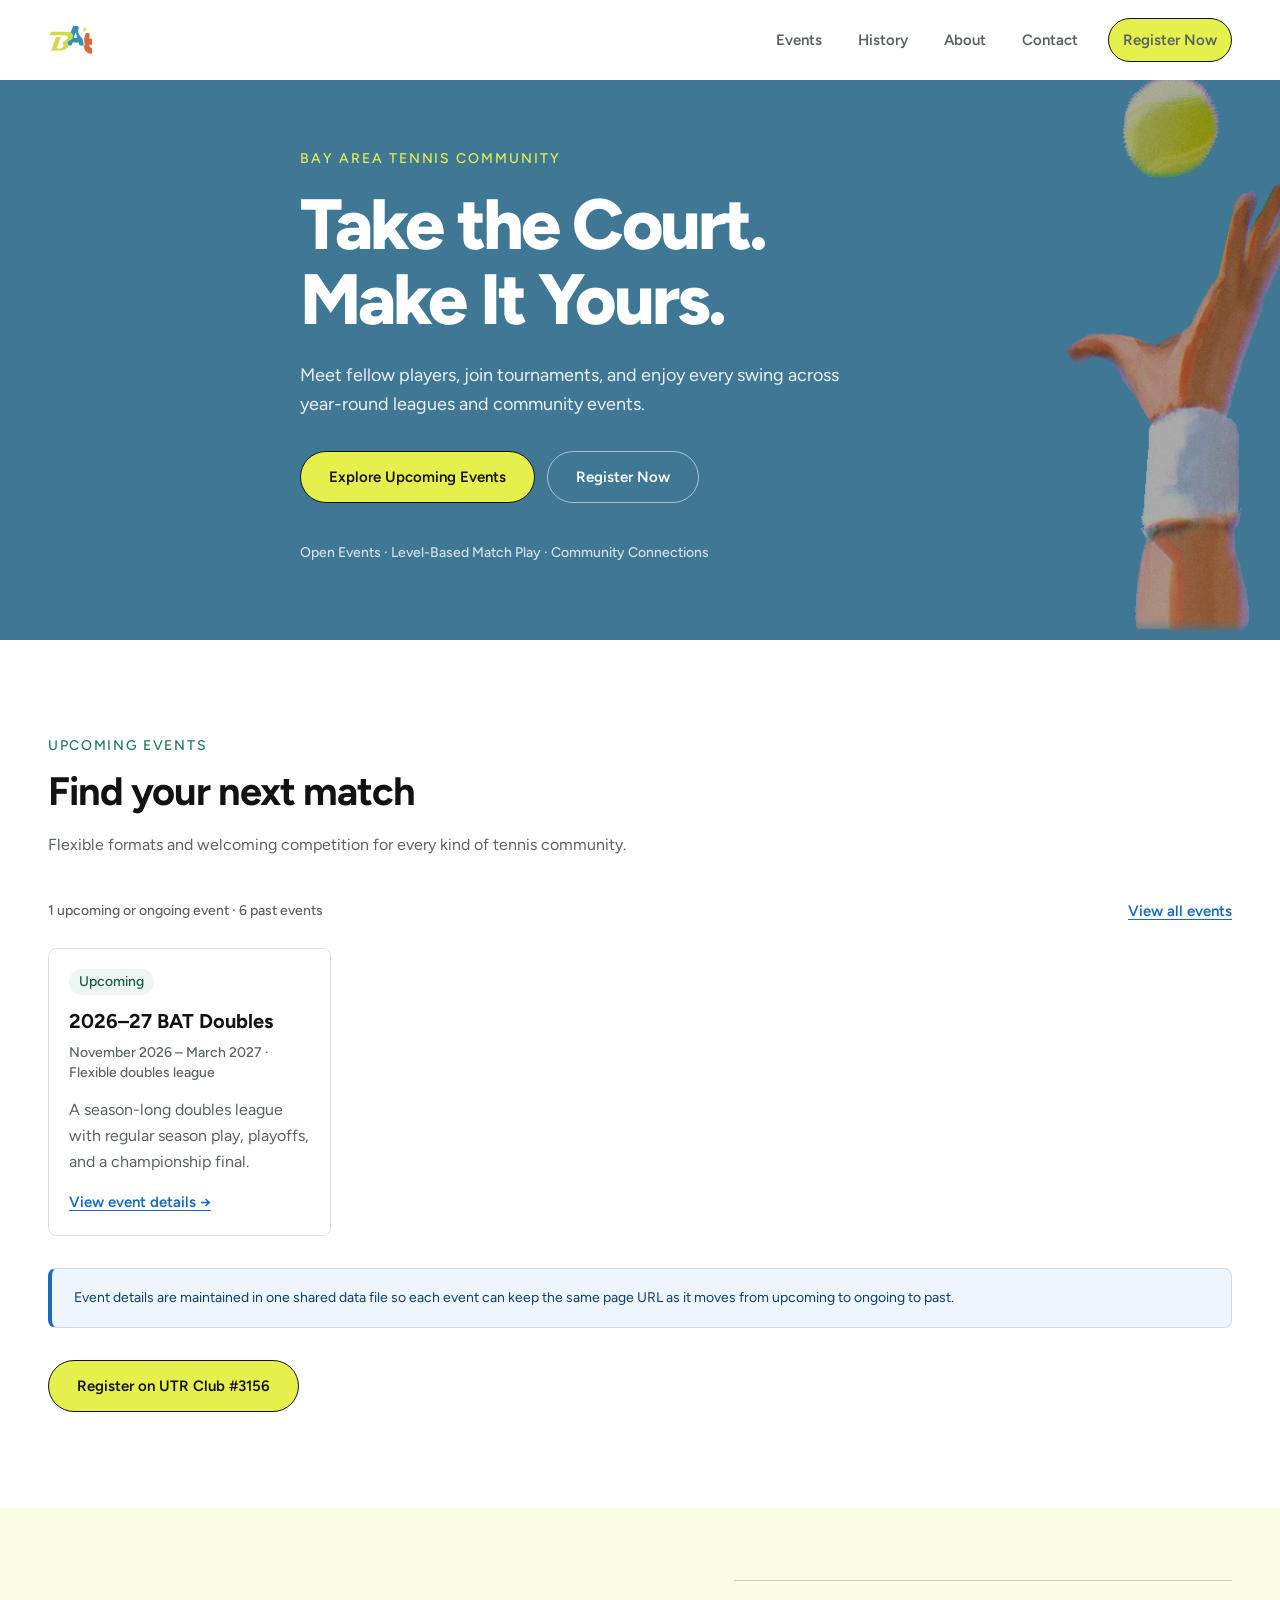
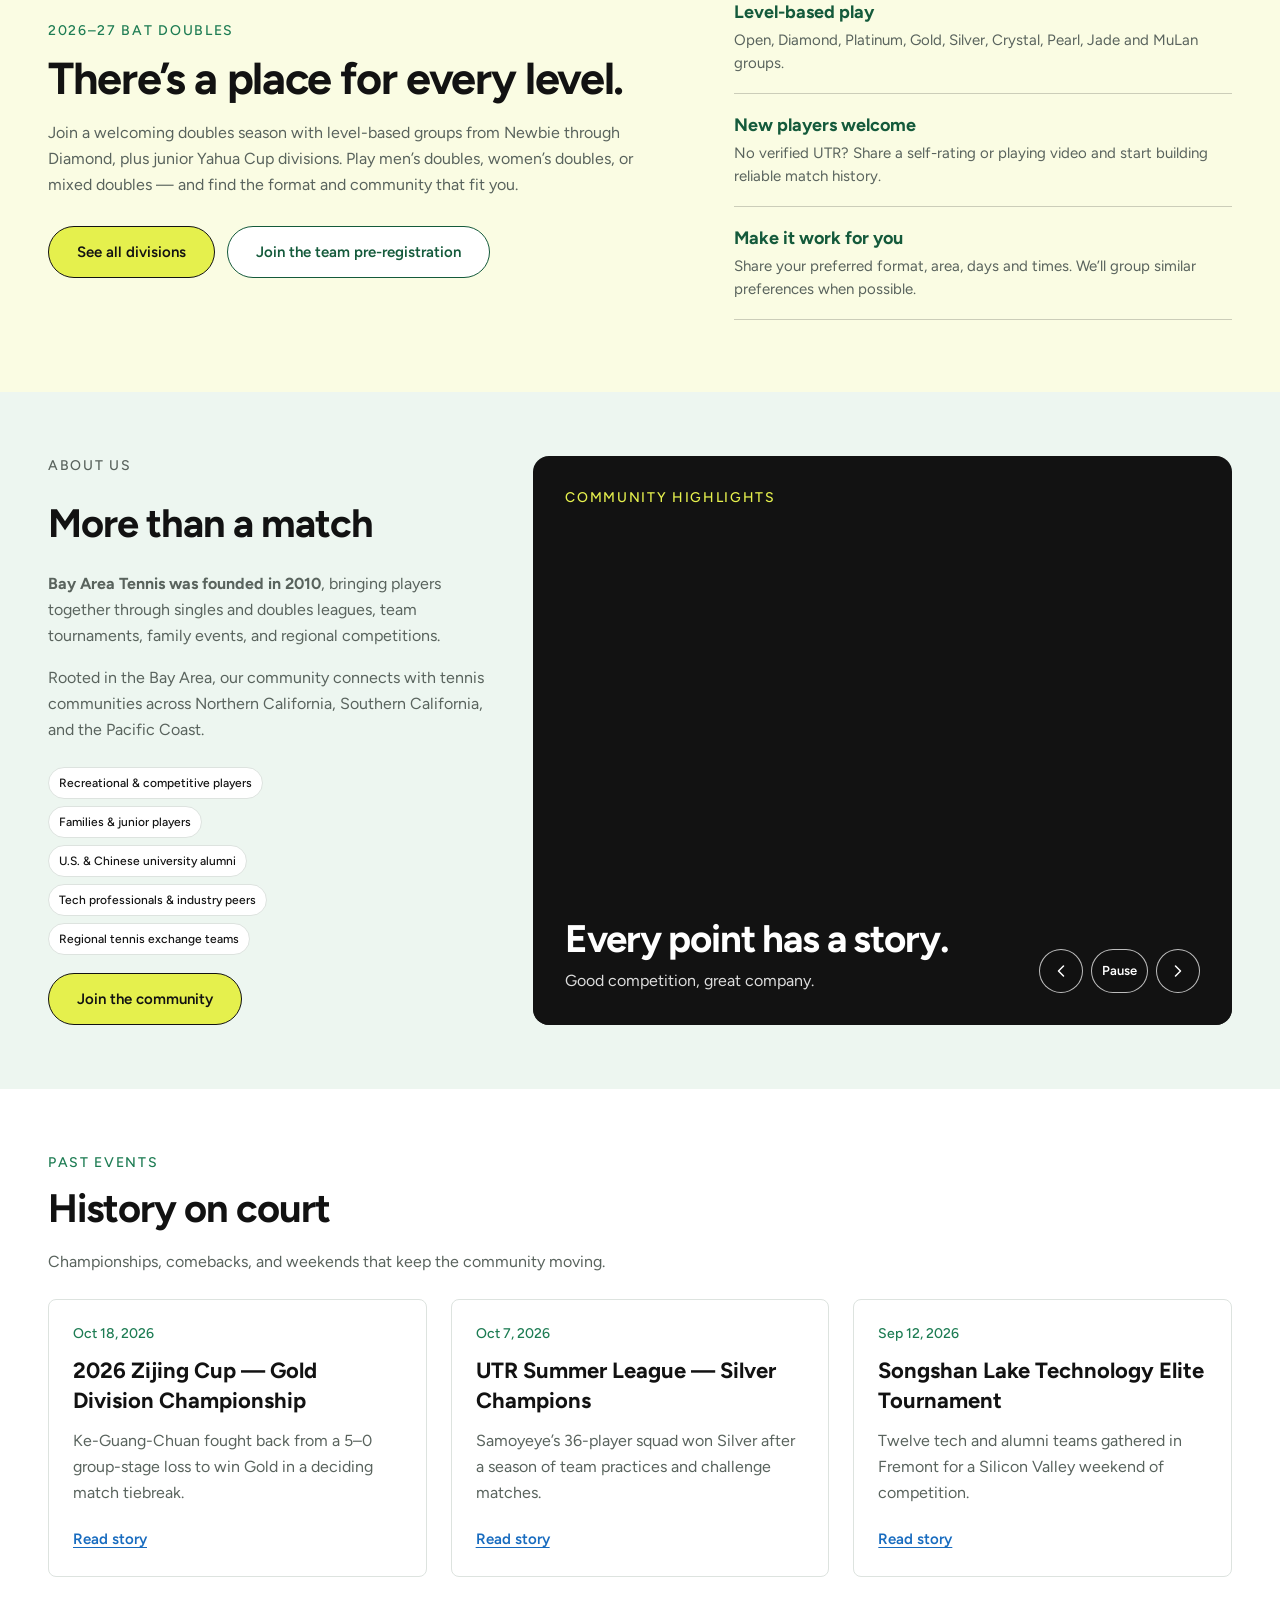
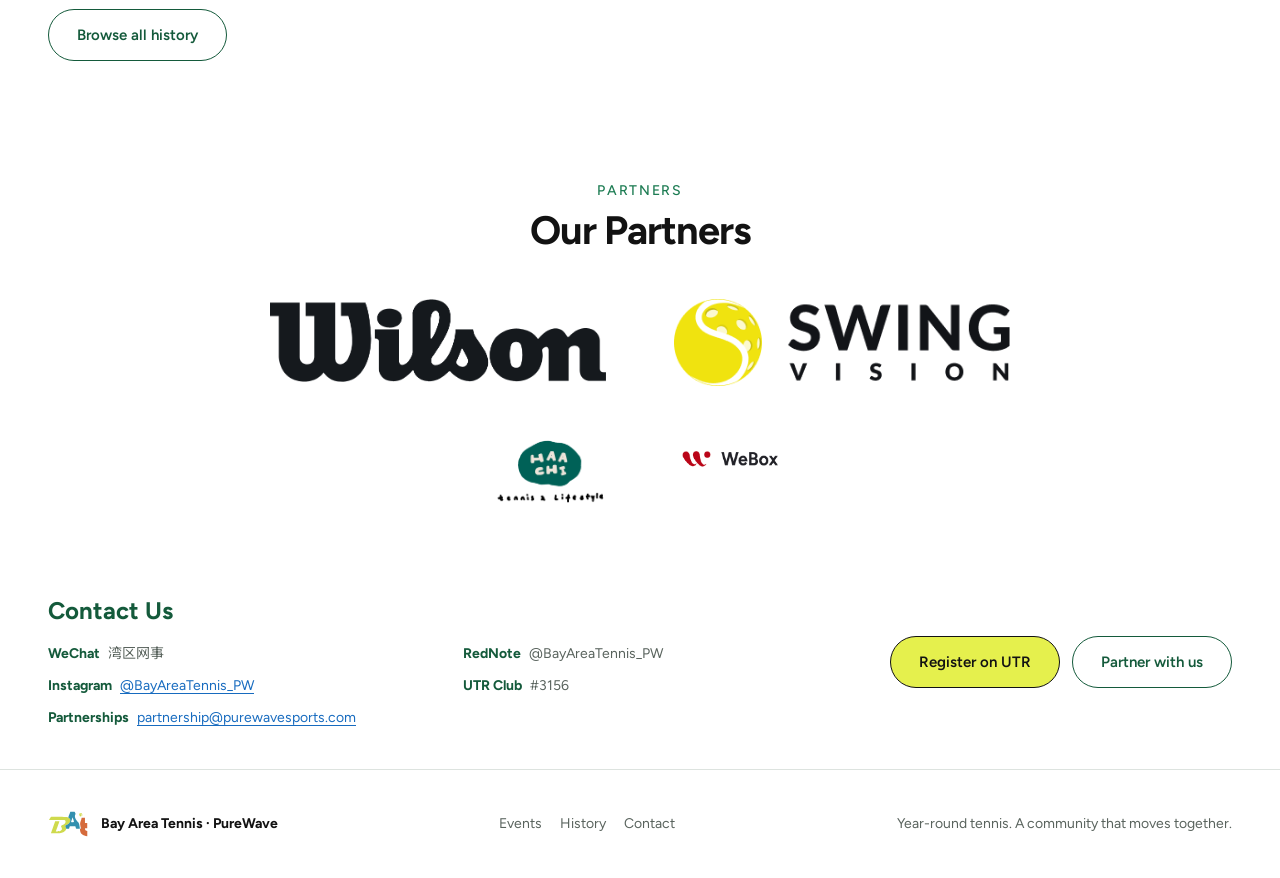
==== commit 09110835: "Add doubles recruitment section to homepage Co-authored-by: Copilot <223556219+Copilot@users.noreply" ====
--- a/index.html
+++ b/index.html
@@ -70,6 +70,34 @@
       </div>
     </section>
 
+    <section class="section recruitment-section" aria-labelledby="doubles-recruitment-title">
+      <div class="container recruitment-layout">
+        <div class="recruitment-copy">
+          <p class="section-kicker">2026–27 BAT Doubles</p>
+          <h2 id="doubles-recruitment-title">There’s a place for every level.</h2>
+          <p class="section-intro">Join a welcoming doubles season with level-based groups from Newbie through Diamond, plus junior Yahua Cup divisions. Play men’s doubles, women’s doubles, or mixed doubles — and find the format and community that fit you.</p>
+          <div class="recruitment-actions">
+            <a class="button button-primary" href="events/2026-27-bat-doubles.html">See all divisions</a>
+            <a class="button button-secondary on-light" href="https://forms.gle/c34UEGz6EbHBfeSN8" target="_blank" rel="noreferrer">Join the team pre-registration</a>
+          </div>
+        </div>
+        <div class="recruitment-points" aria-label="Why join BAT Doubles">
+          <div class="recruitment-point">
+            <strong>Level-based play</strong>
+            <span>Open, Diamond, Platinum, Gold, Silver, Crystal, Pearl, Jade and MuLan groups.</span>
+          </div>
+          <div class="recruitment-point">
+            <strong>New players welcome</strong>
+            <span>No verified UTR? Share a self-rating or playing video and start building reliable match history.</span>
+          </div>
+          <div class="recruitment-point">
+            <strong>Make it work for you</strong>
+            <span>Share your preferred format, area, days and times. We’ll group similar preferences when possible.</span>
+          </div>
+        </div>
+      </div>
+    </section>
+
     <section class="section section-surface section-compact" id="about">
       <div class="container community-grid">
         <div class="community-copy">
--- a/styles.css
+++ b/styles.css
@@ -299,6 +299,71 @@
 
 .section-cta { margin-top: 32px; }
 
+.recruitment-section {
+  padding-top: 72px;
+  padding-bottom: 72px;
+  background: var(--tint-yellow);
+}
+
+.recruitment-layout {
+  display: grid;
+  grid-template-columns: minmax(0, 1.1fr) minmax(320px, .9fr);
+  gap: clamp(32px, 6vw, 88px);
+  align-items: center;
+}
+
+.recruitment-copy {
+  max-width: 700px;
+}
+
+.recruitment-copy h2 {
+  margin: 0 0 16px;
+  font-size: clamp(30px, 3.5vw, 48px);
+  line-height: 1.15;
+  letter-spacing: -.03em;
+}
+
+.recruitment-actions {
+  display: flex;
+  flex-wrap: wrap;
+  gap: 12px;
+  margin-top: 28px;
+}
+
+.recruitment-actions .button-secondary {
+  border-color: var(--brand-green-deep);
+  color: var(--brand-green-deep);
+}
+
+.recruitment-actions .button-secondary:hover {
+  background: rgba(255, 255, 255, .7);
+}
+
+.recruitment-points {
+  display: grid;
+  gap: 0;
+  border-top: 1px solid rgba(18, 18, 18, .2);
+}
+
+.recruitment-point {
+  display: grid;
+  gap: 4px;
+  padding: 18px 0;
+  border-bottom: 1px solid rgba(18, 18, 18, .2);
+}
+
+.recruitment-point strong {
+  color: var(--brand-green-deep);
+  font-size: 18px;
+  line-height: 26px;
+}
+
+.recruitment-point span {
+  color: var(--muted);
+  font-size: 15px;
+  line-height: 23px;
+}
+
 .section-toolbar {
   display: flex;
   align-items: center;
@@ -949,8 +1014,77 @@
 }
 
 .division-grid {
+  grid-template-columns: 1fr;
+  gap: 6px;
+  margin-bottom: 24px;
+}
+
+.division-card {
+  display: flex;
+  align-items: baseline;
+  gap: 10px;
+  min-height: 48px;
+  padding: 11px 14px;
+  border-radius: 6px;
+}
+
+.division-number {
+  flex: 0 0 24px;
+  color: var(--brand-green);
+  font-size: 12px;
+  font-weight: 700;
+  letter-spacing: .08em;
+}
+
+.division-card h3 {
+  flex: 0 0 auto;
+  margin: 0;
+  font-size: 15px;
+  line-height: 20px;
+}
+
+.division-card p {
+  flex: 1;
+  font-size: 14px;
+  line-height: 20px;
+}
+
+.newbies-block {
+  padding: 32px;
+  border: 1px solid #c7dcf0;
+  border-left: 4px solid var(--brand-blue);
+  border-radius: var(--radius-card);
+  background: var(--tint-blue);
+}
+
+.newbies-block h2 {
+  margin-bottom: 12px;
+}
+
+.newbies-grid {
+  display: grid;
   grid-template-columns: repeat(2, minmax(0, 1fr));
-  margin-bottom: 24px;
+  gap: 24px 32px;
+  margin-top: 24px;
+}
+
+.newbies-grid h3 {
+  margin: 0 0 8px;
+  color: var(--brand-blue-deep);
+  font-size: 17px;
+  line-height: 24px;
+}
+
+.newbies-grid .detail-list {
+  margin: 0;
+}
+
+.newbies-summary {
+  margin: 28px 0 0;
+  padding-top: 20px;
+  border-top: 1px solid #c7dcf0;
+  color: var(--brand-blue-deep);
+  font-weight: 600;
 }
 
 .detail-copy,
@@ -1204,7 +1338,18 @@
 
   .hero-copy { font-size: 16px; line-height: 26px; }
 
+  .recruitment-section {
+    padding-top: 56px;
+    padding-bottom: 56px;
+  }
+
+  .recruitment-layout {
+    grid-template-columns: 1fr;
+    gap: 32px;
+  }
+
   .hero-actions,
+  .recruitment-actions,
   .contact-actions {
     flex-direction: column;
     align-items: stretch;
@@ -1232,8 +1377,10 @@
   .event-list-section + .event-list-section { margin-top: 56px; }
   .event-detail-hero { padding-top: calc(var(--nav-h) + 40px); }
   .event-detail-lead { font-size: 17px; line-height: 27px; }
-  .stage-list,
-  .division-grid { grid-template-columns: 1fr; }
+  .stage-list { grid-template-columns: 1fr; }
+  .division-card { align-items: flex-start; }
+  .newbies-block { padding: 24px; }
+  .newbies-grid { grid-template-columns: 1fr; gap: 20px; }
   .detail-block { padding-bottom: 40px; }
   .detail-block + .detail-block { padding-top: 40px; }
   .registration-card { padding: 24px; }
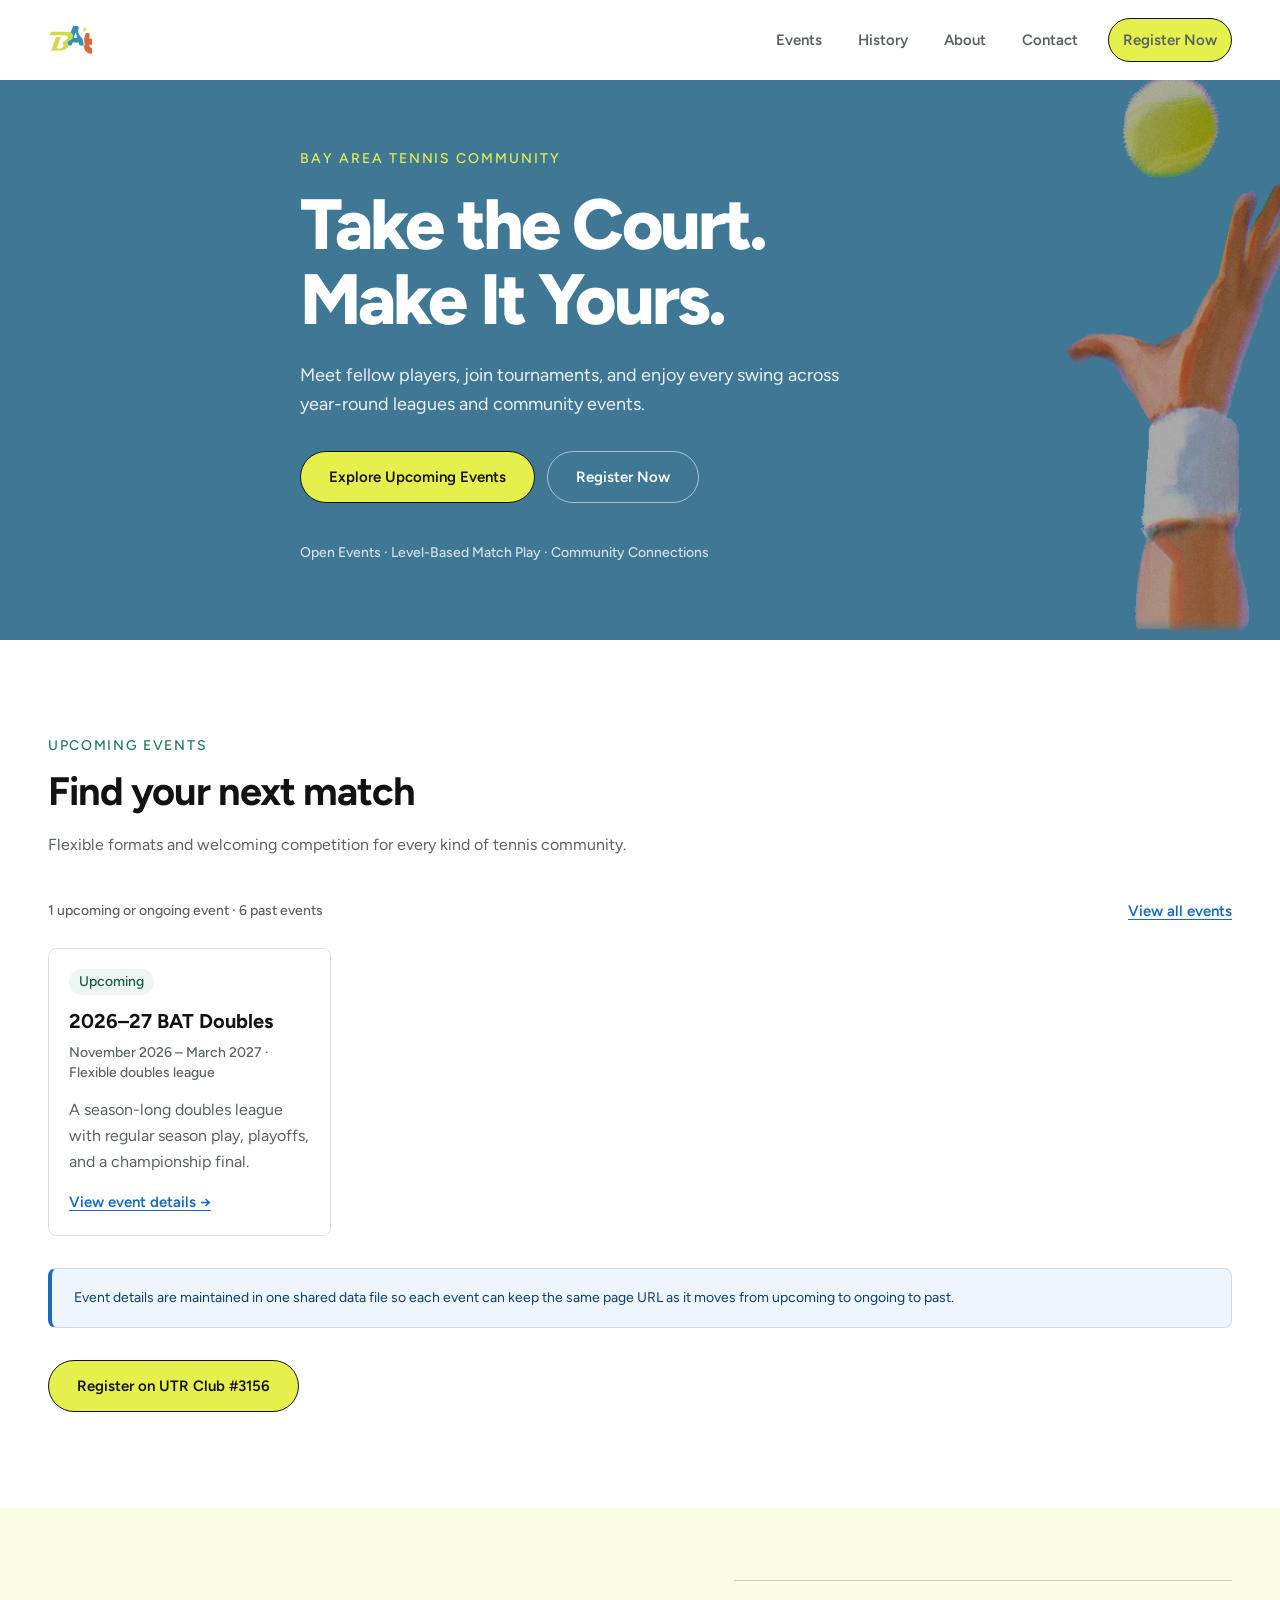
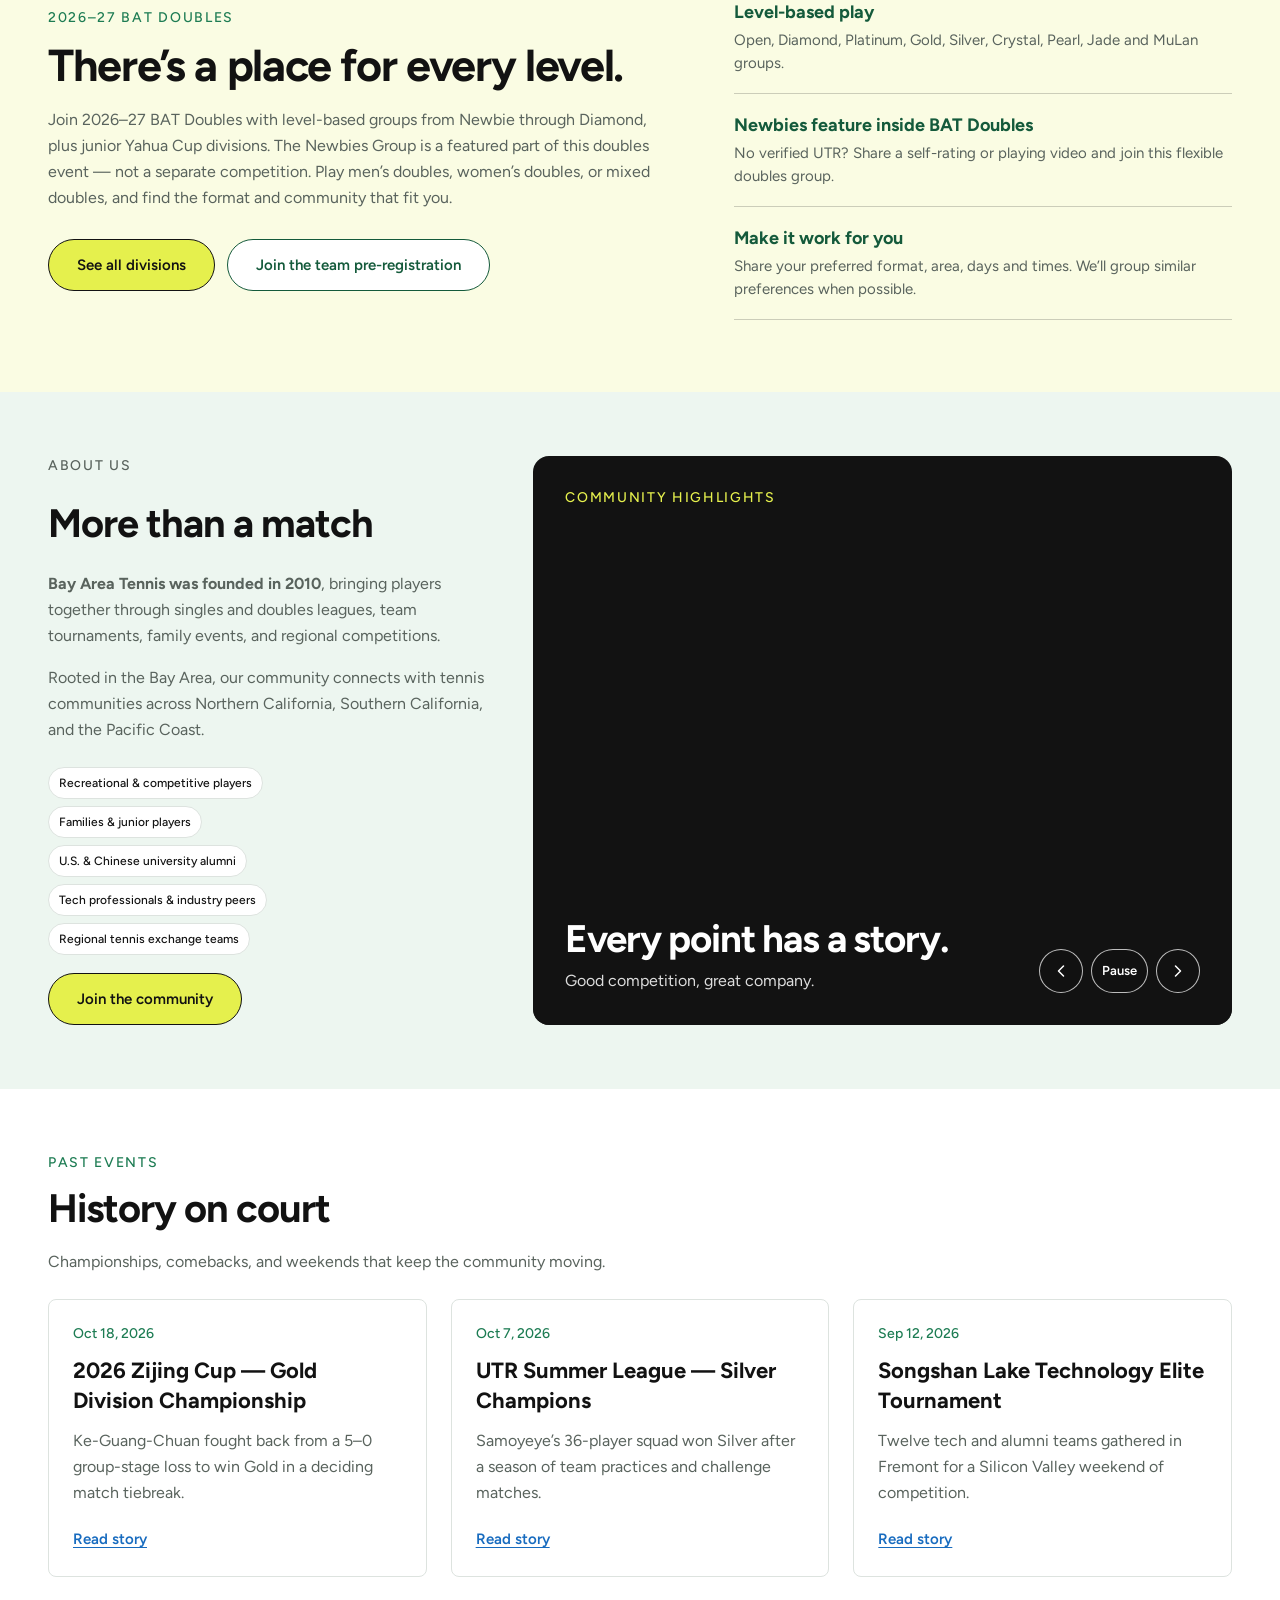
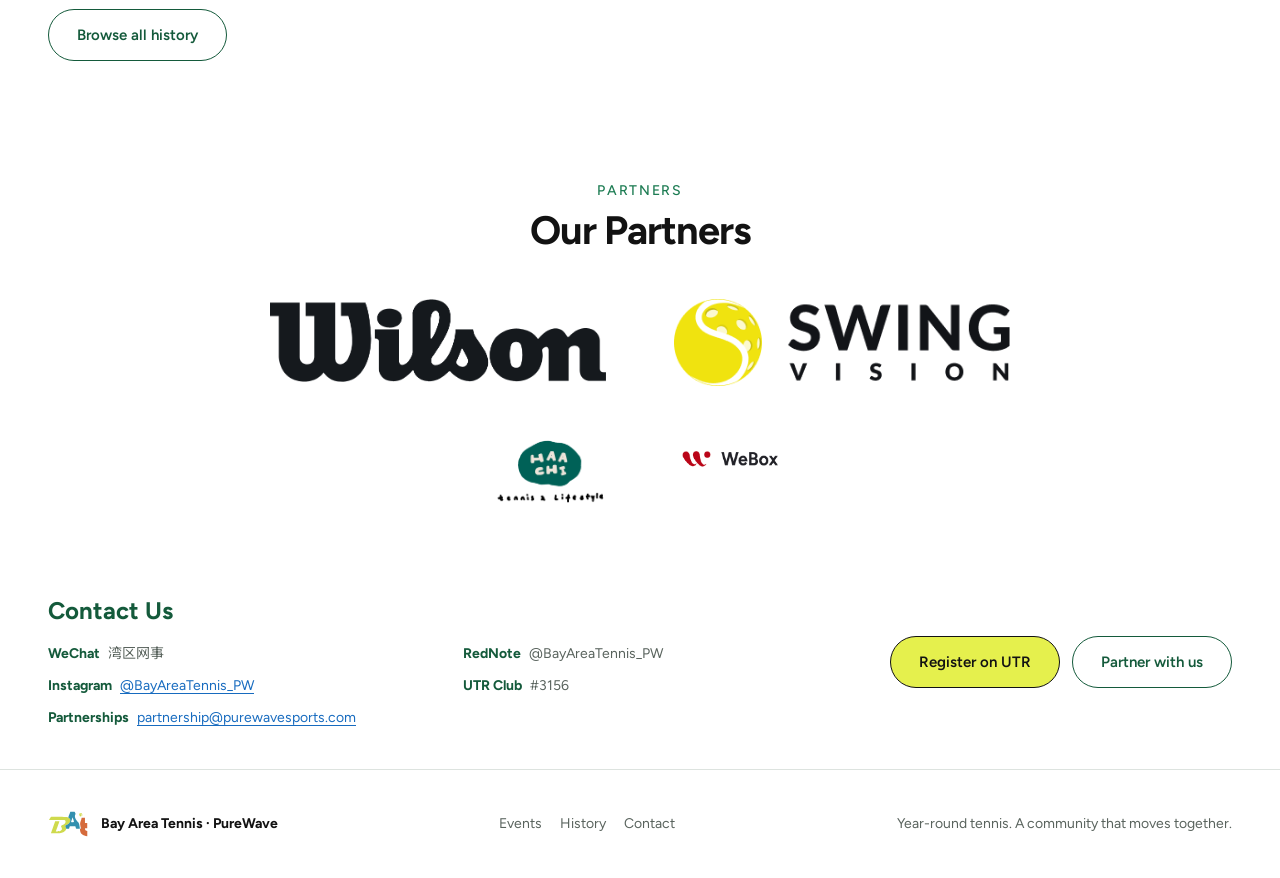
==== commit 25d1e2eb: "Clarify Newbies as doubles feature Co-authored-by: Copilot <223556219+Copilot@users.noreply.github.c" ====
--- a/index.html
+++ b/index.html
@@ -75,7 +75,7 @@
         <div class="recruitment-copy">
           <p class="section-kicker">2026–27 BAT Doubles</p>
           <h2 id="doubles-recruitment-title">There’s a place for every level.</h2>
-          <p class="section-intro">Join a welcoming doubles season with level-based groups from Newbie through Diamond, plus junior Yahua Cup divisions. Play men’s doubles, women’s doubles, or mixed doubles — and find the format and community that fit you.</p>
+          <p class="section-intro">Join 2026–27 BAT Doubles with level-based groups from Newbie through Diamond, plus junior Yahua Cup divisions. The Newbies Group is a featured part of this doubles event — not a separate competition. Play men’s doubles, women’s doubles, or mixed doubles, and find the format and community that fit you.</p>
           <div class="recruitment-actions">
             <a class="button button-primary" href="events/2026-27-bat-doubles.html">See all divisions</a>
             <a class="button button-secondary on-light" href="https://forms.gle/c34UEGz6EbHBfeSN8" target="_blank" rel="noreferrer">Join the team pre-registration</a>
@@ -87,8 +87,8 @@
             <span>Open, Diamond, Platinum, Gold, Silver, Crystal, Pearl, Jade and MuLan groups.</span>
           </div>
           <div class="recruitment-point">
-            <strong>New players welcome</strong>
-            <span>No verified UTR? Share a self-rating or playing video and start building reliable match history.</span>
+            <strong>Newbies feature inside BAT Doubles</strong>
+            <span>No verified UTR? Share a self-rating or playing video and join this flexible doubles group.</span>
           </div>
           <div class="recruitment-point">
             <strong>Make it work for you</strong>
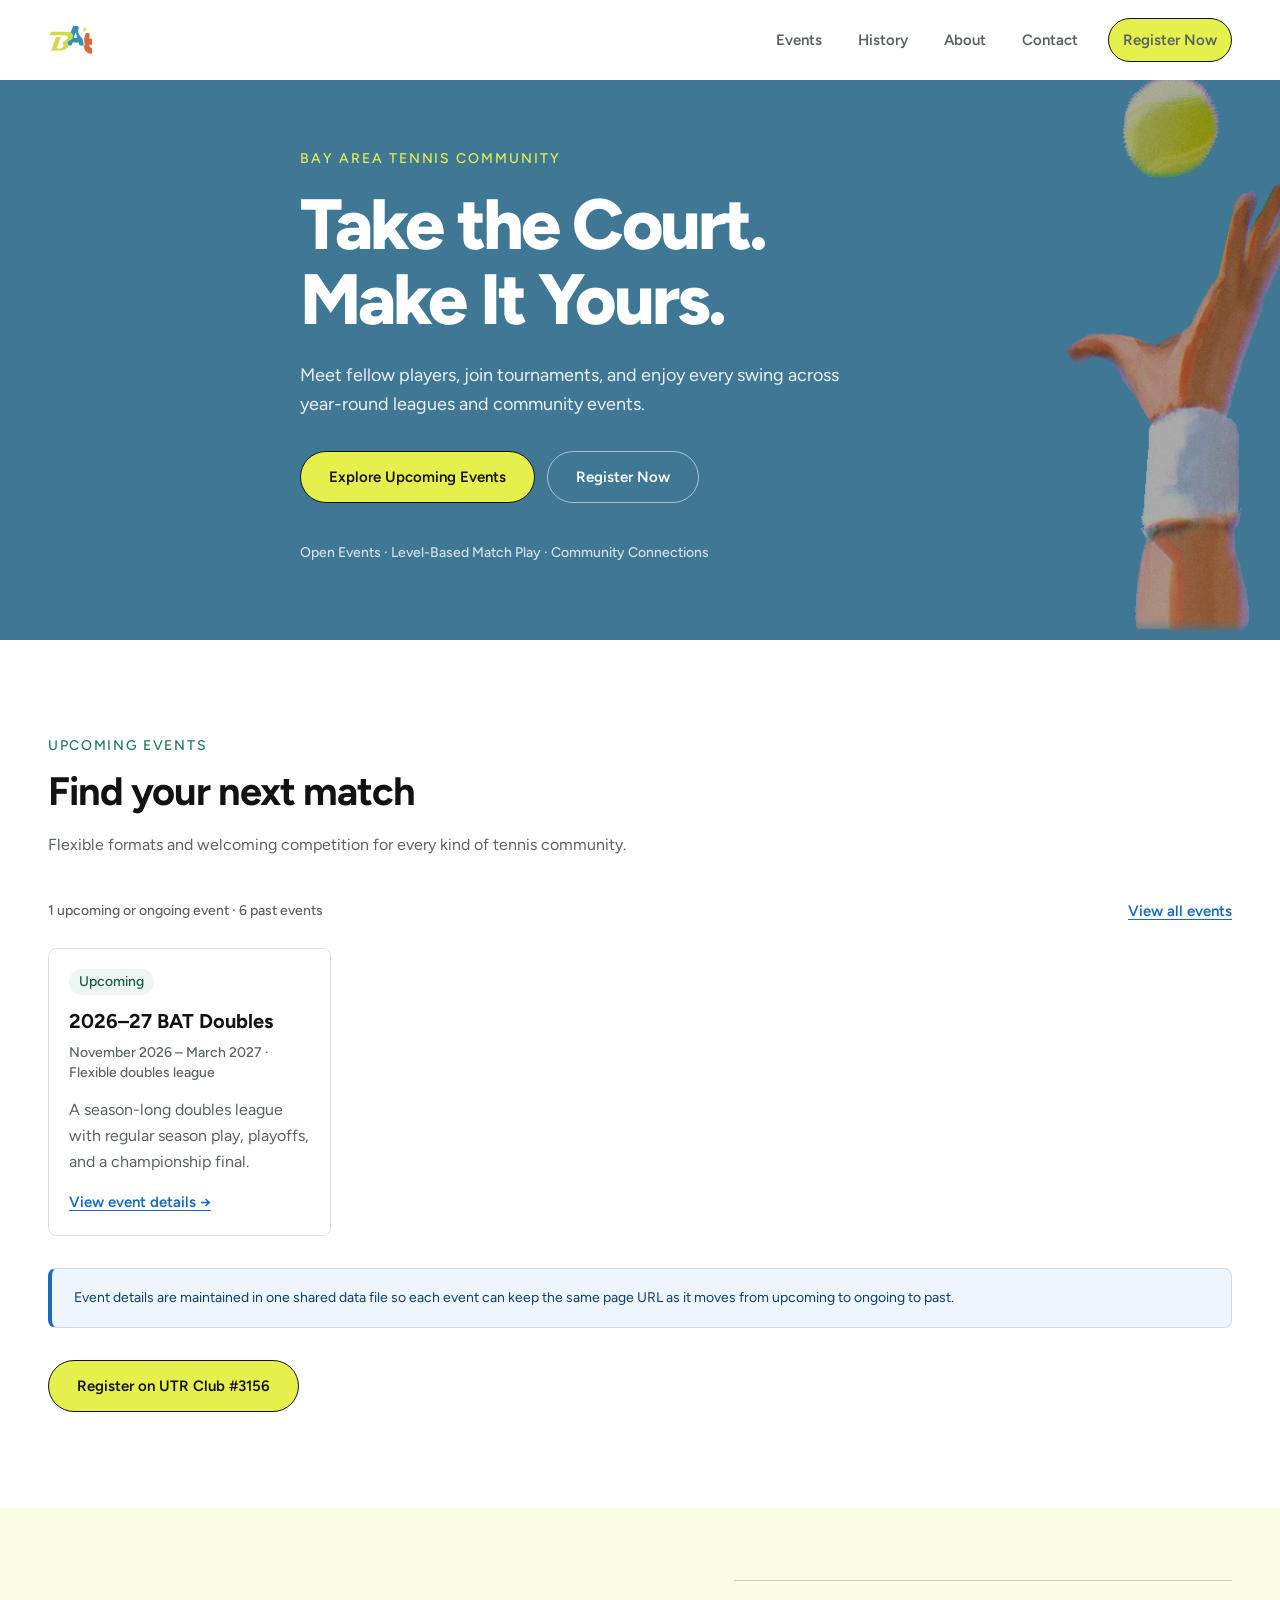
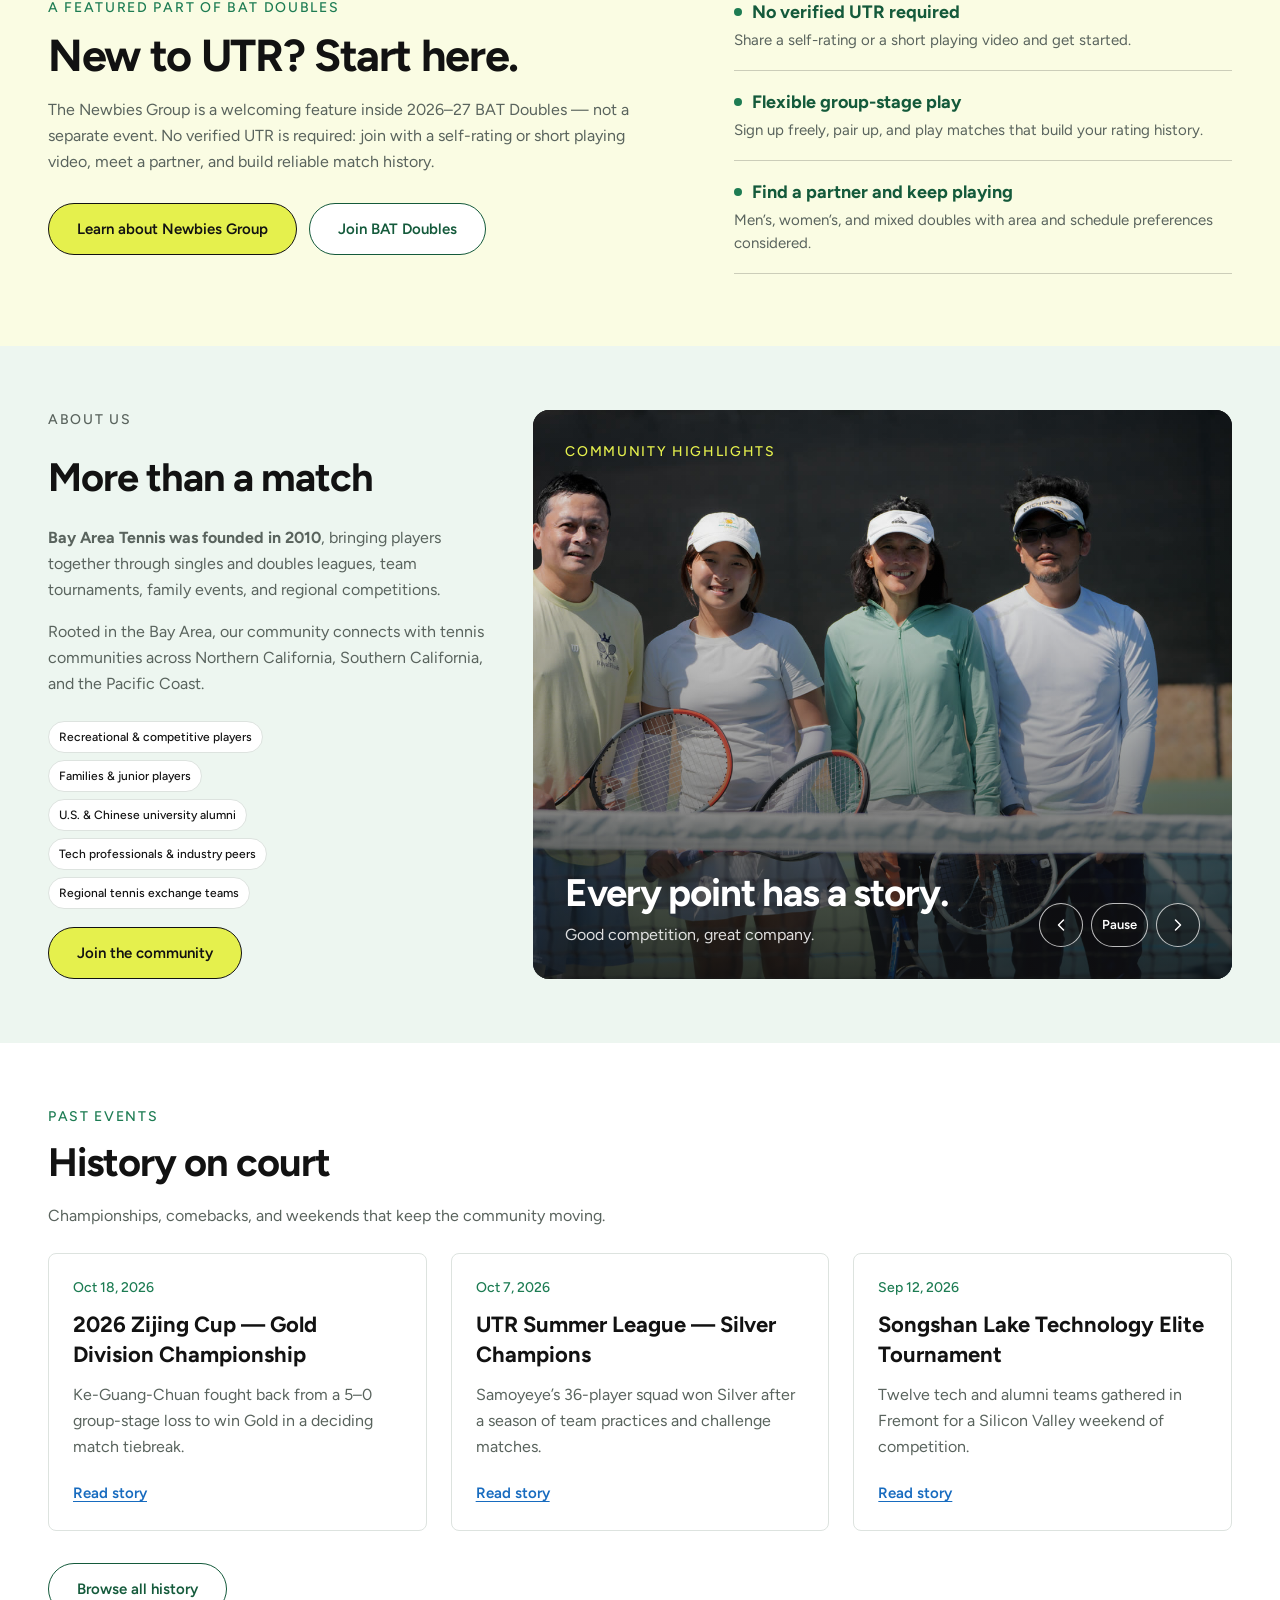
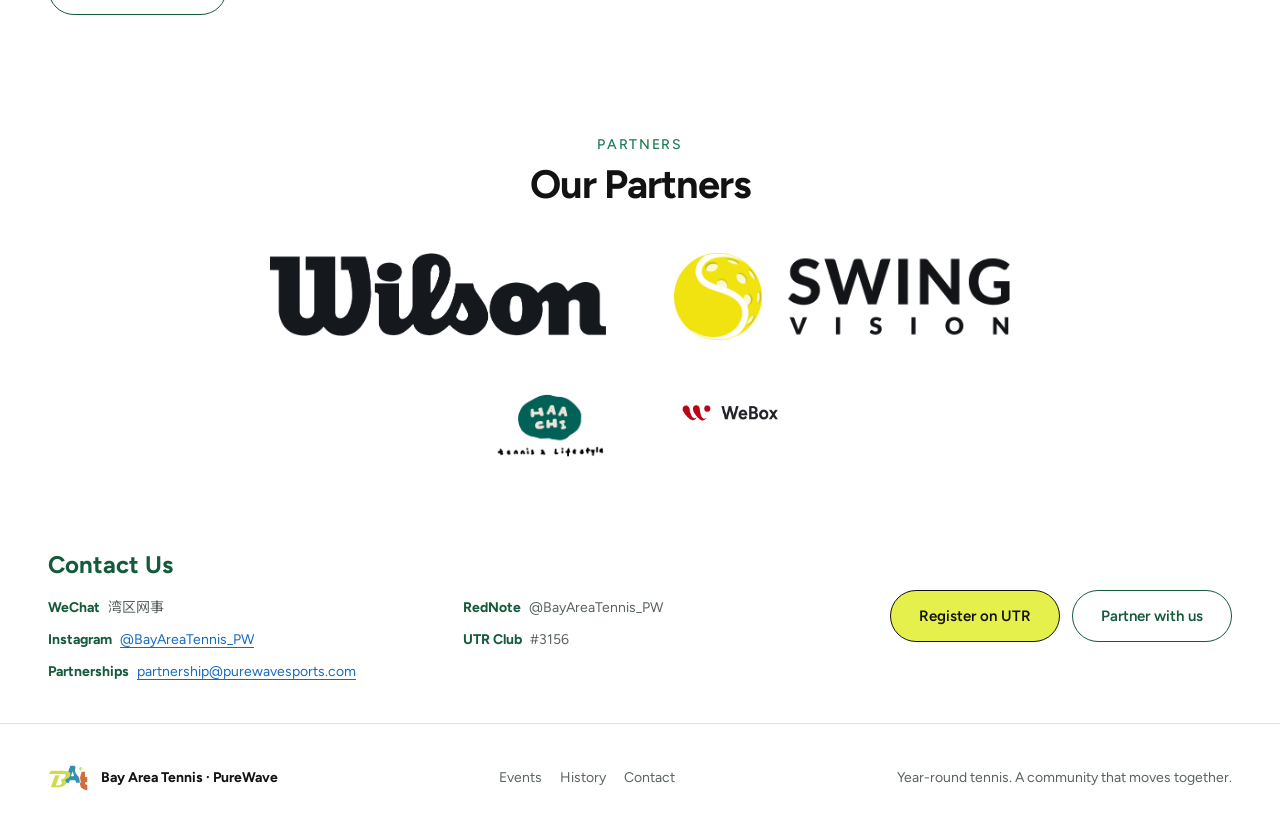
==== commit a2af2dd0: "Highlight Newbies Group on homepage Co-authored-by: Copilot <223556219+Copilot@users.noreply.github." ====
--- a/index.html
+++ b/index.html
@@ -73,26 +73,26 @@
     <section class="section recruitment-section" aria-labelledby="doubles-recruitment-title">
       <div class="container recruitment-layout">
         <div class="recruitment-copy">
-          <p class="section-kicker">2026–27 BAT Doubles</p>
-          <h2 id="doubles-recruitment-title">There’s a place for every level.</h2>
-          <p class="section-intro">Join 2026–27 BAT Doubles with level-based groups from Newbie through Diamond, plus junior Yahua Cup divisions. The Newbies Group is a featured part of this doubles event — not a separate competition. Play men’s doubles, women’s doubles, or mixed doubles, and find the format and community that fit you.</p>
+          <p class="section-kicker">A featured part of BAT Doubles</p>
+          <h2 id="doubles-recruitment-title">New to UTR? Start here.</h2>
+          <p class="section-intro">The Newbies Group is a welcoming feature inside 2026–27 BAT Doubles — not a separate event. No verified UTR is required: join with a self-rating or short playing video, meet a partner, and build reliable match history.</p>
           <div class="recruitment-actions">
-            <a class="button button-primary" href="events/2026-27-bat-doubles.html">See all divisions</a>
-            <a class="button button-secondary on-light" href="https://forms.gle/c34UEGz6EbHBfeSN8" target="_blank" rel="noreferrer">Join the team pre-registration</a>
+            <a class="button button-primary" href="events/2026-27-bat-doubles.html">Learn about Newbies Group</a>
+            <a class="button button-secondary on-light" href="events/2026-27-bat-doubles.html#registration">Join BAT Doubles</a>
           </div>
         </div>
         <div class="recruitment-points" aria-label="Why join BAT Doubles">
           <div class="recruitment-point">
-            <strong>Level-based play</strong>
-            <span>Open, Diamond, Platinum, Gold, Silver, Crystal, Pearl, Jade and MuLan groups.</span>
+            <strong>No verified UTR required</strong>
+            <span>Share a self-rating or a short playing video and get started.</span>
           </div>
           <div class="recruitment-point">
-            <strong>Newbies feature inside BAT Doubles</strong>
-            <span>No verified UTR? Share a self-rating or playing video and join this flexible doubles group.</span>
+            <strong>Flexible group-stage play</strong>
+            <span>Sign up freely, pair up, and play matches that build your rating history.</span>
           </div>
           <div class="recruitment-point">
-            <strong>Make it work for you</strong>
-            <span>Share your preferred format, area, days and times. We’ll group similar preferences when possible.</span>
+            <strong>Find a partner and keep playing</strong>
+            <span>Men’s, women’s, and mixed doubles with area and schedule preferences considered.</span>
           </div>
         </div>
       </div>
--- a/styles.css
+++ b/styles.css
@@ -364,6 +364,16 @@
   line-height: 23px;
 }
 
+.recruitment-point strong::before {
+  display: inline-block;
+  width: 8px;
+  height: 8px;
+  margin: 0 10px 2px 0;
+  border-radius: 50%;
+  background: var(--brand-green);
+  content: "";
+}
+
 .section-toolbar {
   display: flex;
   align-items: center;
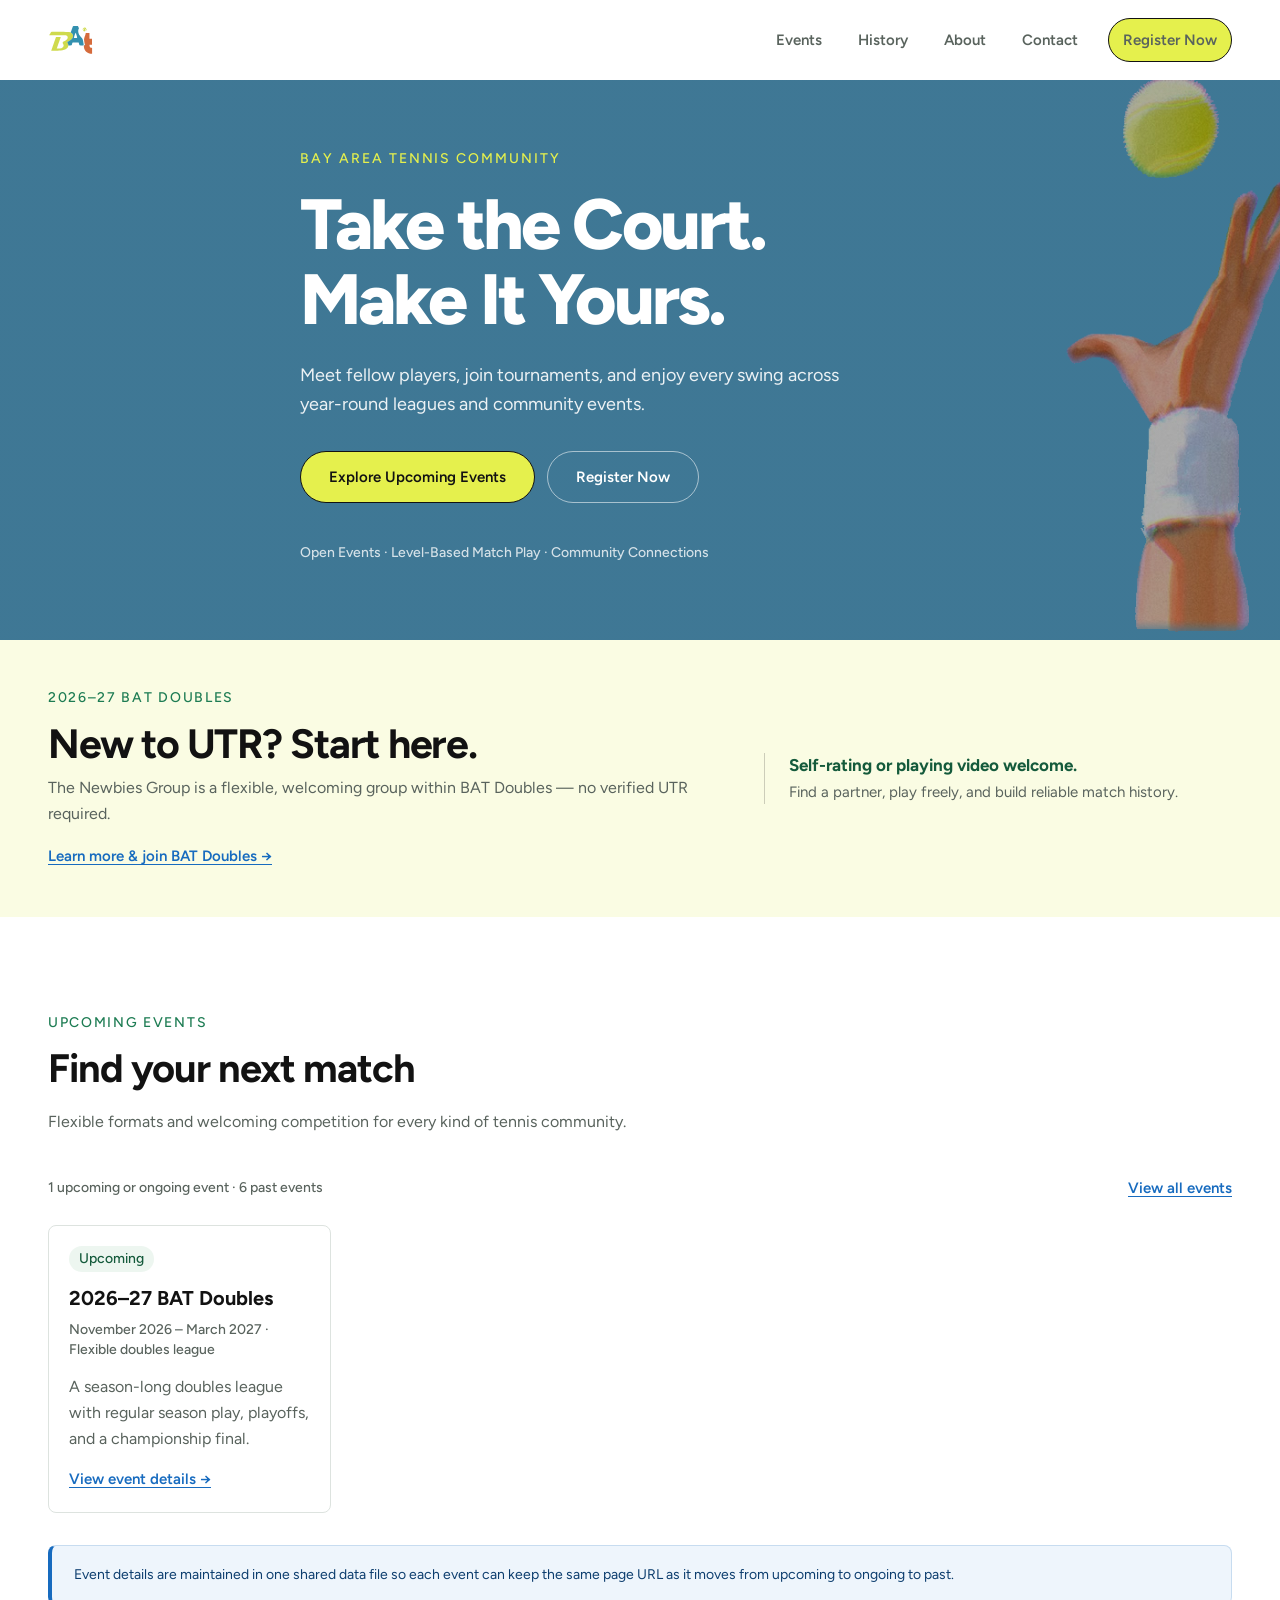
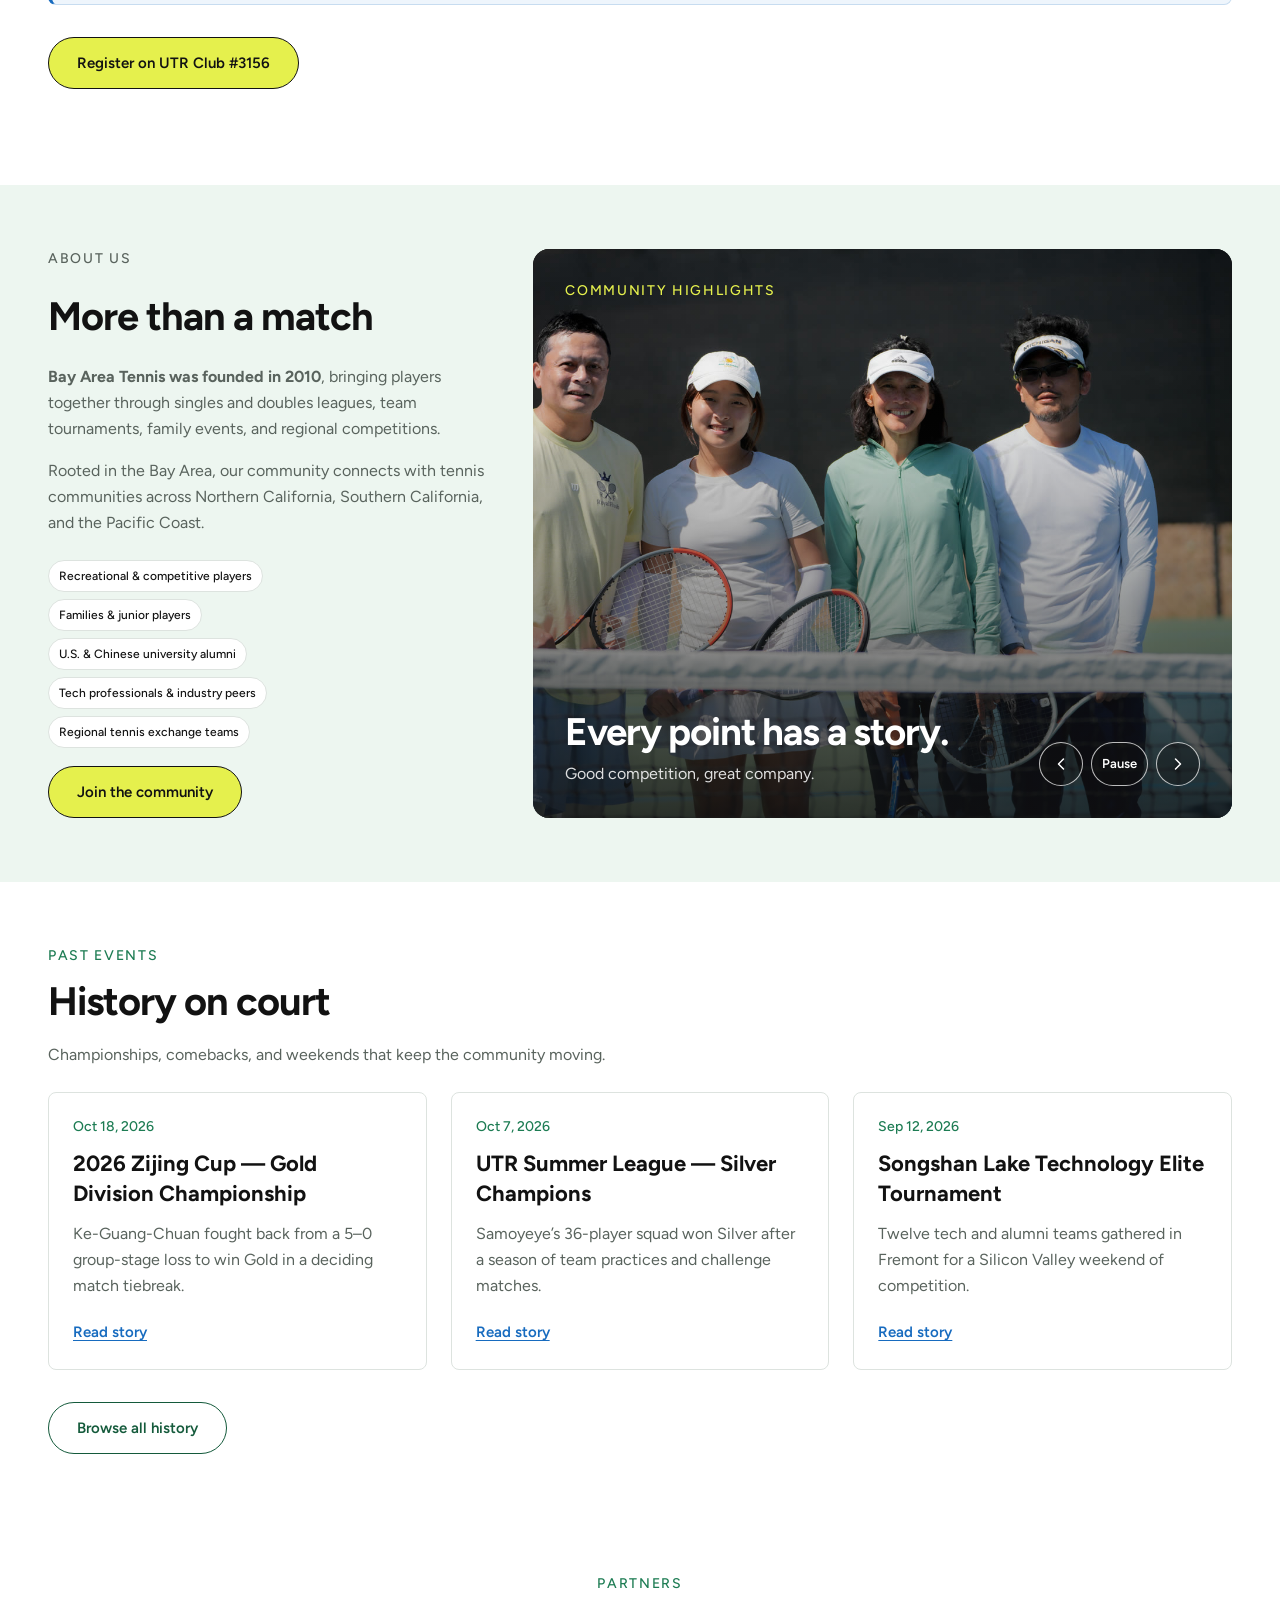
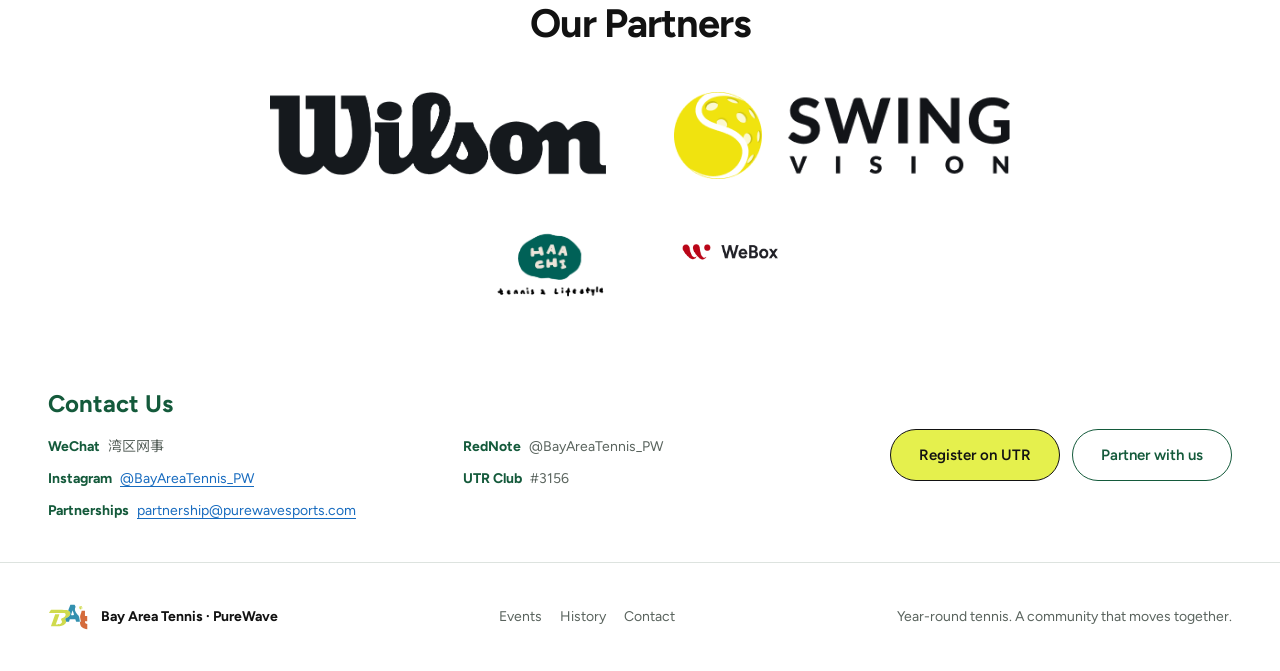
==== commit a7f995ca: "Move concise Newbies highlight above events Co-authored-by: Copilot <223556219+Copilot@users.noreply" ====
--- a/index.html
+++ b/index.html
@@ -51,6 +51,21 @@
       </div>
     </header>
 
+    <section class="recruitment-section recruitment-section-compact" aria-labelledby="doubles-recruitment-title">
+      <div class="container recruitment-layout">
+        <div class="recruitment-copy">
+          <p class="section-kicker">2026–27 BAT Doubles</p>
+          <h2 id="doubles-recruitment-title">New to UTR? Start here.</h2>
+          <p class="section-intro">The Newbies Group is a flexible, welcoming group within BAT Doubles — no verified UTR required.</p>
+          <a class="text-link" href="events/2026-27-bat-doubles.html#registration">Learn more &amp; join BAT Doubles →</a>
+        </div>
+        <div class="recruitment-inline-note">
+          <strong>Self-rating or playing video welcome.</strong>
+          <span>Find a partner, play freely, and build reliable match history.</span>
+        </div>
+      </div>
+    </section>
+
     <section class="section" id="events">
       <div class="container">
         <div class="section-header">
@@ -66,34 +81,6 @@
         <p class="event-note" id="events-note"></p>
         <div class="section-cta">
           <a class="button button-primary" data-register href="https://app.utrsports.net/club/3156?tab=info">Register on UTR Club #3156</a>
-        </div>
-      </div>
-    </section>
-
-    <section class="section recruitment-section" aria-labelledby="doubles-recruitment-title">
-      <div class="container recruitment-layout">
-        <div class="recruitment-copy">
-          <p class="section-kicker">A featured part of BAT Doubles</p>
-          <h2 id="doubles-recruitment-title">New to UTR? Start here.</h2>
-          <p class="section-intro">The Newbies Group is a welcoming feature inside 2026–27 BAT Doubles — not a separate event. No verified UTR is required: join with a self-rating or short playing video, meet a partner, and build reliable match history.</p>
-          <div class="recruitment-actions">
-            <a class="button button-primary" href="events/2026-27-bat-doubles.html">Learn about Newbies Group</a>
-            <a class="button button-secondary on-light" href="events/2026-27-bat-doubles.html#registration">Join BAT Doubles</a>
-          </div>
-        </div>
-        <div class="recruitment-points" aria-label="Why join BAT Doubles">
-          <div class="recruitment-point">
-            <strong>No verified UTR required</strong>
-            <span>Share a self-rating or a short playing video and get started.</span>
-          </div>
-          <div class="recruitment-point">
-            <strong>Flexible group-stage play</strong>
-            <span>Sign up freely, pair up, and play matches that build your rating history.</span>
-          </div>
-          <div class="recruitment-point">
-            <strong>Find a partner and keep playing</strong>
-            <span>Men’s, women’s, and mixed doubles with area and schedule preferences considered.</span>
-          </div>
         </div>
       </div>
     </section>
--- a/styles.css
+++ b/styles.css
@@ -305,6 +305,45 @@
   background: var(--tint-yellow);
 }
 
+.recruitment-section-compact {
+  padding-top: 48px;
+  padding-bottom: 48px;
+}
+
+.recruitment-section-compact .recruitment-layout {
+  grid-template-columns: minmax(0, 1fr) minmax(280px, .7fr);
+  gap: 48px;
+}
+
+.recruitment-section-compact .recruitment-copy h2 {
+  margin-bottom: 8px;
+  font-size: clamp(30px, 3.2vw, 44px);
+}
+
+.recruitment-section-compact .section-intro {
+  margin-bottom: 16px;
+}
+
+.recruitment-inline-note {
+  display: grid;
+  align-content: center;
+  gap: 4px;
+  padding-left: 24px;
+  border-left: 1px solid rgba(18, 18, 18, .2);
+}
+
+.recruitment-inline-note strong {
+  color: var(--brand-green-deep);
+  font-size: 17px;
+  line-height: 24px;
+}
+
+.recruitment-inline-note span {
+  color: var(--muted);
+  font-size: 15px;
+  line-height: 23px;
+}
+
 .recruitment-layout {
   display: grid;
   grid-template-columns: minmax(0, 1.1fr) minmax(320px, .9fr);
@@ -1356,6 +1395,22 @@
   .recruitment-layout {
     grid-template-columns: 1fr;
     gap: 32px;
+  }
+
+  .recruitment-section-compact {
+    padding-top: 40px;
+    padding-bottom: 40px;
+  }
+
+  .recruitment-section-compact .recruitment-layout {
+    grid-template-columns: 1fr;
+    gap: 20px;
+  }
+
+  .recruitment-inline-note {
+    padding: 16px 0 0;
+    border-top: 1px solid rgba(18, 18, 18, .2);
+    border-left: 0;
   }
 
   .hero-actions,
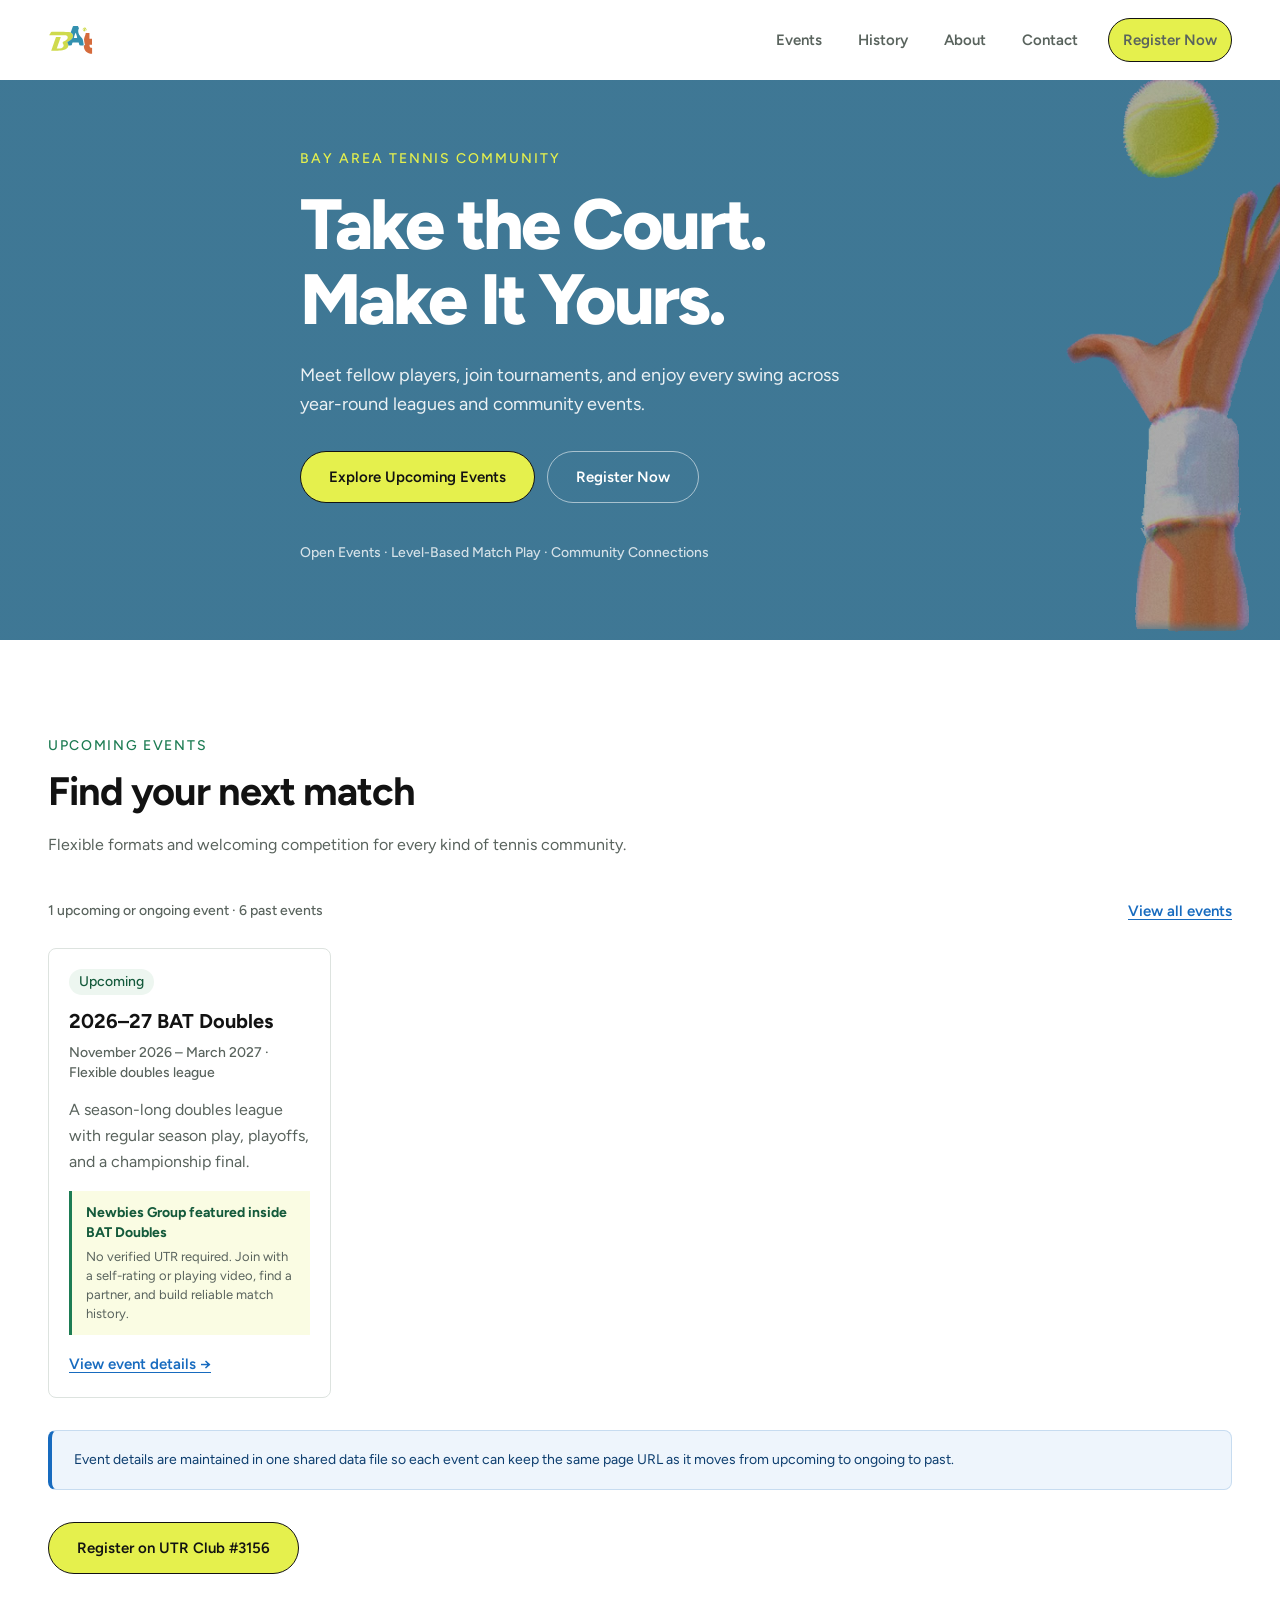
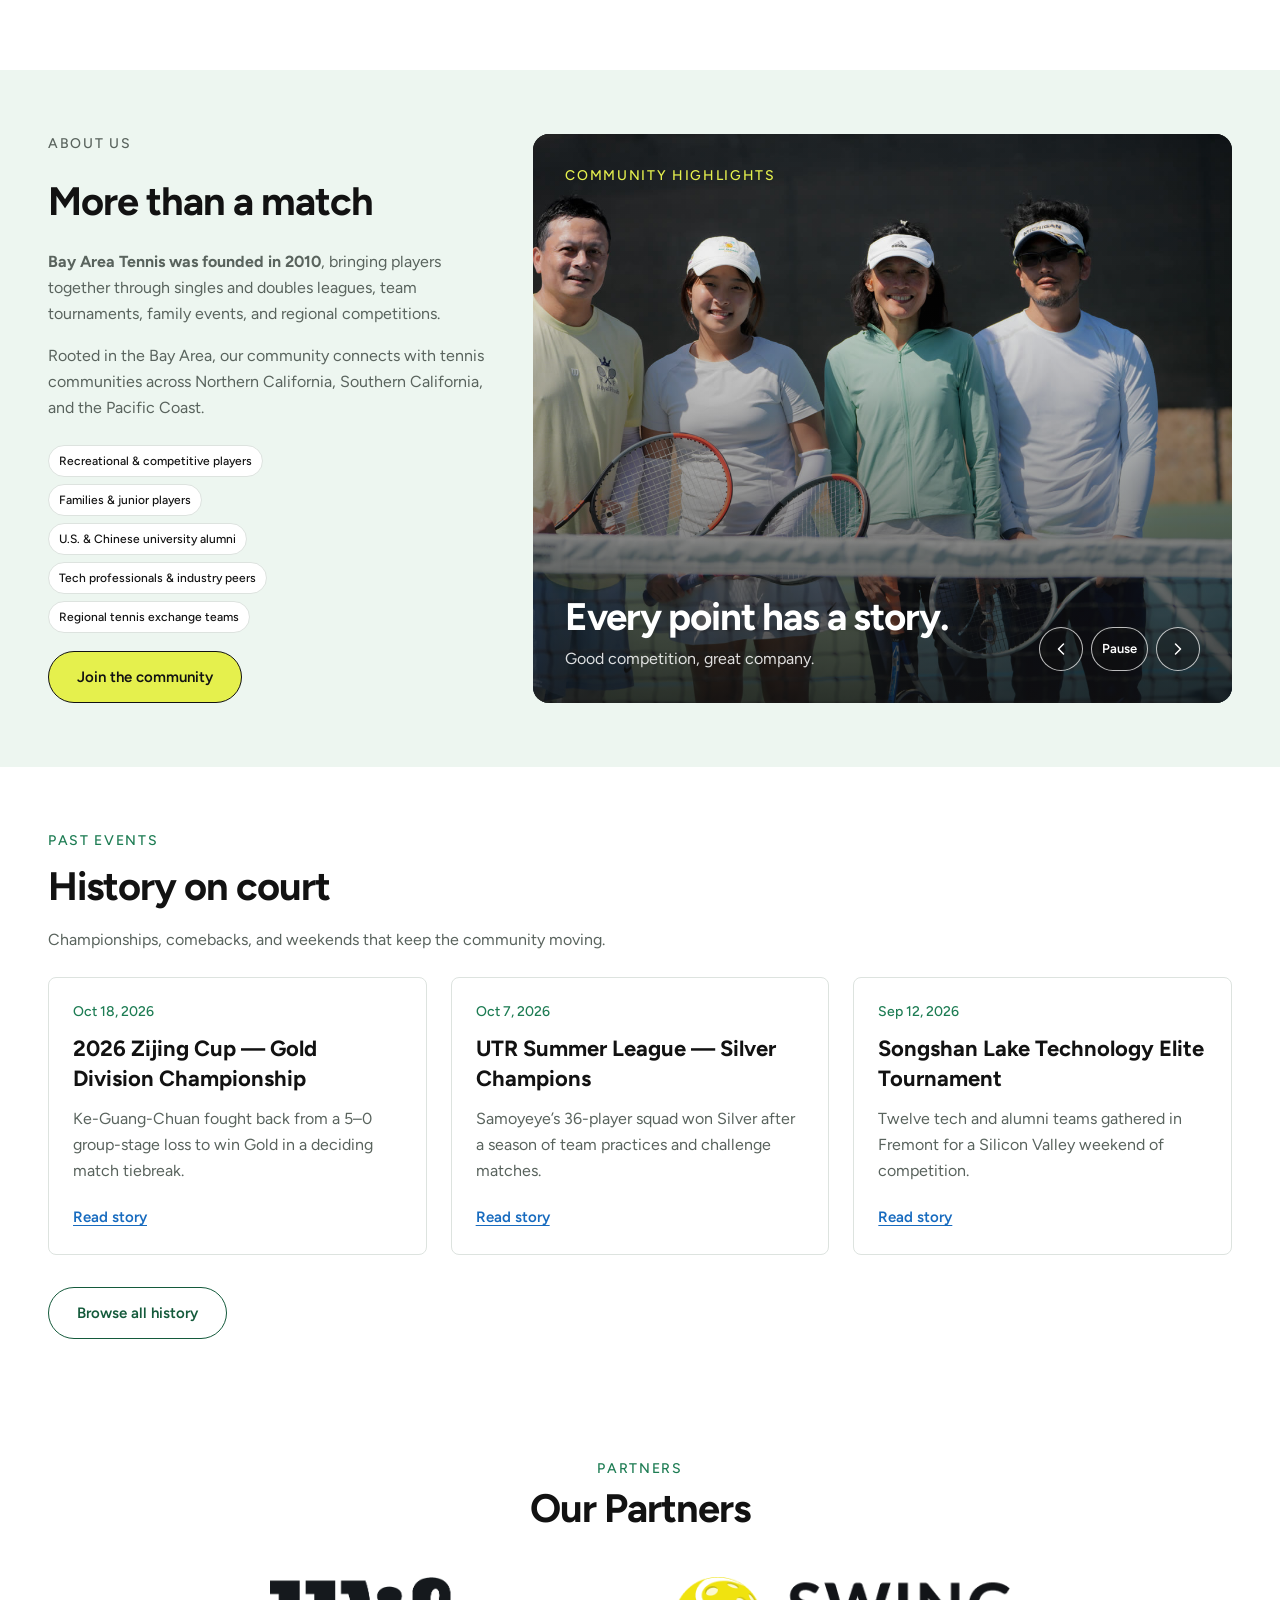
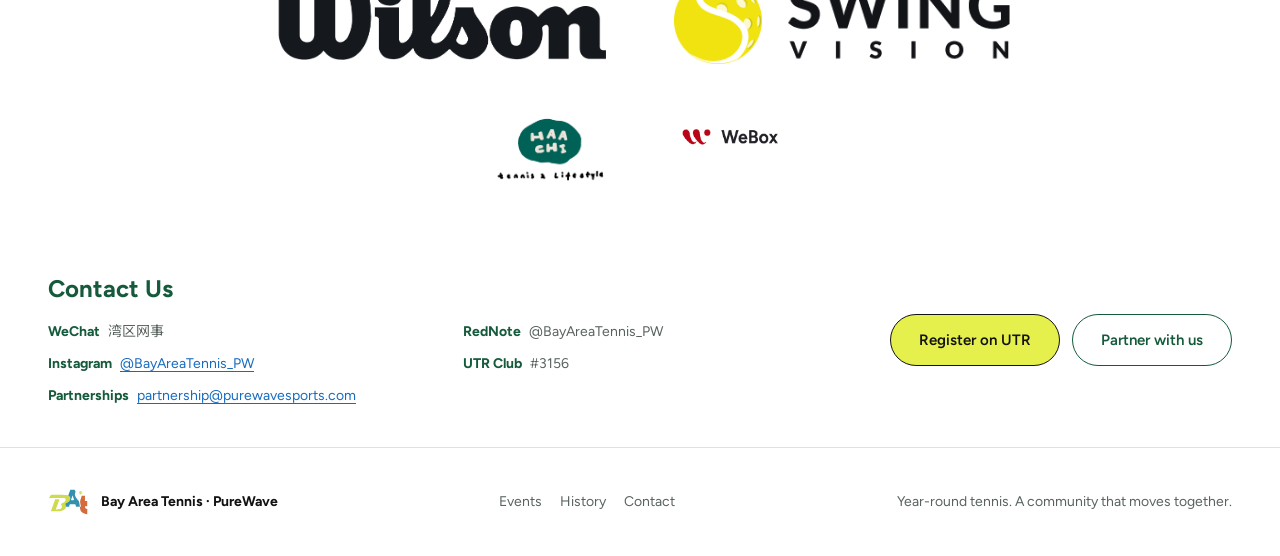
==== commit 1212e85a: "Integrate Newbies highlight into doubles event card Co-authored-by: Copilot <223556219+Copilot@users" ====
--- a/index.html
+++ b/index.html
@@ -9,7 +9,7 @@
   <link rel="preconnect" href="https://fonts.googleapis.com">
   <link rel="preconnect" href="https://fonts.gstatic.com" crossorigin>
   <link href="https://fonts.googleapis.com/css2?family=Figtree:wght@400;500;600;700;800&family=Noto+Sans+SC:wght@400;500;700&display=swap" rel="stylesheet">
-  <link rel="stylesheet" href="styles.css?v=about-community-layout">
+  <link rel="stylesheet" href="styles.css?v=event-card-highlight-20261028">
 </head>
 <body>
   <nav class="nav" aria-label="Main navigation">
@@ -51,21 +51,6 @@
       </div>
     </header>
 
-    <section class="recruitment-section recruitment-section-compact" aria-labelledby="doubles-recruitment-title">
-      <div class="container recruitment-layout">
-        <div class="recruitment-copy">
-          <p class="section-kicker">2026–27 BAT Doubles</p>
-          <h2 id="doubles-recruitment-title">New to UTR? Start here.</h2>
-          <p class="section-intro">The Newbies Group is a flexible, welcoming group within BAT Doubles — no verified UTR required.</p>
-          <a class="text-link" href="events/2026-27-bat-doubles.html#registration">Learn more &amp; join BAT Doubles →</a>
-        </div>
-        <div class="recruitment-inline-note">
-          <strong>Self-rating or playing video welcome.</strong>
-          <span>Find a partner, play freely, and build reliable match history.</span>
-        </div>
-      </div>
-    </section>
-
     <section class="section" id="events">
       <div class="container">
         <div class="section-header">
@@ -225,7 +210,7 @@
   </footer>
 
   <script src="js/site.js"></script>
-  <script src="js/events.js?v=events-status-20261028"></script>
+  <script src="js/events.js?v=event-card-highlight-20261028"></script>
   <script src="js/community-highlights.js?v=community-photos-32-20261026"></script>
 </body>
 </html>
--- a/styles.css
+++ b/styles.css
@@ -299,120 +299,6 @@
 
 .section-cta { margin-top: 32px; }
 
-.recruitment-section {
-  padding-top: 72px;
-  padding-bottom: 72px;
-  background: var(--tint-yellow);
-}
-
-.recruitment-section-compact {
-  padding-top: 48px;
-  padding-bottom: 48px;
-}
-
-.recruitment-section-compact .recruitment-layout {
-  grid-template-columns: minmax(0, 1fr) minmax(280px, .7fr);
-  gap: 48px;
-}
-
-.recruitment-section-compact .recruitment-copy h2 {
-  margin-bottom: 8px;
-  font-size: clamp(30px, 3.2vw, 44px);
-}
-
-.recruitment-section-compact .section-intro {
-  margin-bottom: 16px;
-}
-
-.recruitment-inline-note {
-  display: grid;
-  align-content: center;
-  gap: 4px;
-  padding-left: 24px;
-  border-left: 1px solid rgba(18, 18, 18, .2);
-}
-
-.recruitment-inline-note strong {
-  color: var(--brand-green-deep);
-  font-size: 17px;
-  line-height: 24px;
-}
-
-.recruitment-inline-note span {
-  color: var(--muted);
-  font-size: 15px;
-  line-height: 23px;
-}
-
-.recruitment-layout {
-  display: grid;
-  grid-template-columns: minmax(0, 1.1fr) minmax(320px, .9fr);
-  gap: clamp(32px, 6vw, 88px);
-  align-items: center;
-}
-
-.recruitment-copy {
-  max-width: 700px;
-}
-
-.recruitment-copy h2 {
-  margin: 0 0 16px;
-  font-size: clamp(30px, 3.5vw, 48px);
-  line-height: 1.15;
-  letter-spacing: -.03em;
-}
-
-.recruitment-actions {
-  display: flex;
-  flex-wrap: wrap;
-  gap: 12px;
-  margin-top: 28px;
-}
-
-.recruitment-actions .button-secondary {
-  border-color: var(--brand-green-deep);
-  color: var(--brand-green-deep);
-}
-
-.recruitment-actions .button-secondary:hover {
-  background: rgba(255, 255, 255, .7);
-}
-
-.recruitment-points {
-  display: grid;
-  gap: 0;
-  border-top: 1px solid rgba(18, 18, 18, .2);
-}
-
-.recruitment-point {
-  display: grid;
-  gap: 4px;
-  padding: 18px 0;
-  border-bottom: 1px solid rgba(18, 18, 18, .2);
-}
-
-.recruitment-point strong {
-  color: var(--brand-green-deep);
-  font-size: 18px;
-  line-height: 26px;
-}
-
-.recruitment-point span {
-  color: var(--muted);
-  font-size: 15px;
-  line-height: 23px;
-}
-
-.recruitment-point strong::before {
-  display: inline-block;
-  width: 8px;
-  height: 8px;
-  margin: 0 10px 2px 0;
-  border-radius: 50%;
-  background: var(--brand-green);
-  content: "";
-}
-
 .section-toolbar {
   display: flex;
   align-items: center;
@@ -495,6 +381,27 @@
   margin: 0 0 14px;
   color: var(--muted);
   flex: 1;
+}
+
+.event-card-highlight {
+  display: grid;
+  gap: 4px;
+  margin: 2px 0 16px;
+  padding: 12px 14px;
+  border-left: 3px solid var(--brand-green);
+  background: var(--tint-yellow);
+}
+
+.event-card-highlight strong {
+  color: var(--brand-green-deep);
+  font-size: 14px;
+  line-height: 20px;
+}
+
+.event-card-highlight span {
+  color: var(--muted);
+  font-size: 13px;
+  line-height: 19px;
 }
 
 .event-note {
@@ -1387,34 +1294,7 @@
 
   .hero-copy { font-size: 16px; line-height: 26px; }
 
-  .recruitment-section {
-    padding-top: 56px;
-    padding-bottom: 56px;
-  }
-
-  .recruitment-layout {
-    grid-template-columns: 1fr;
-    gap: 32px;
-  }
-
-  .recruitment-section-compact {
-    padding-top: 40px;
-    padding-bottom: 40px;
-  }
-
-  .recruitment-section-compact .recruitment-layout {
-    grid-template-columns: 1fr;
-    gap: 20px;
-  }
-
-  .recruitment-inline-note {
-    padding: 16px 0 0;
-    border-top: 1px solid rgba(18, 18, 18, .2);
-    border-left: 0;
-  }
-
   .hero-actions,
-  .recruitment-actions,
   .contact-actions {
     flex-direction: column;
     align-items: stretch;
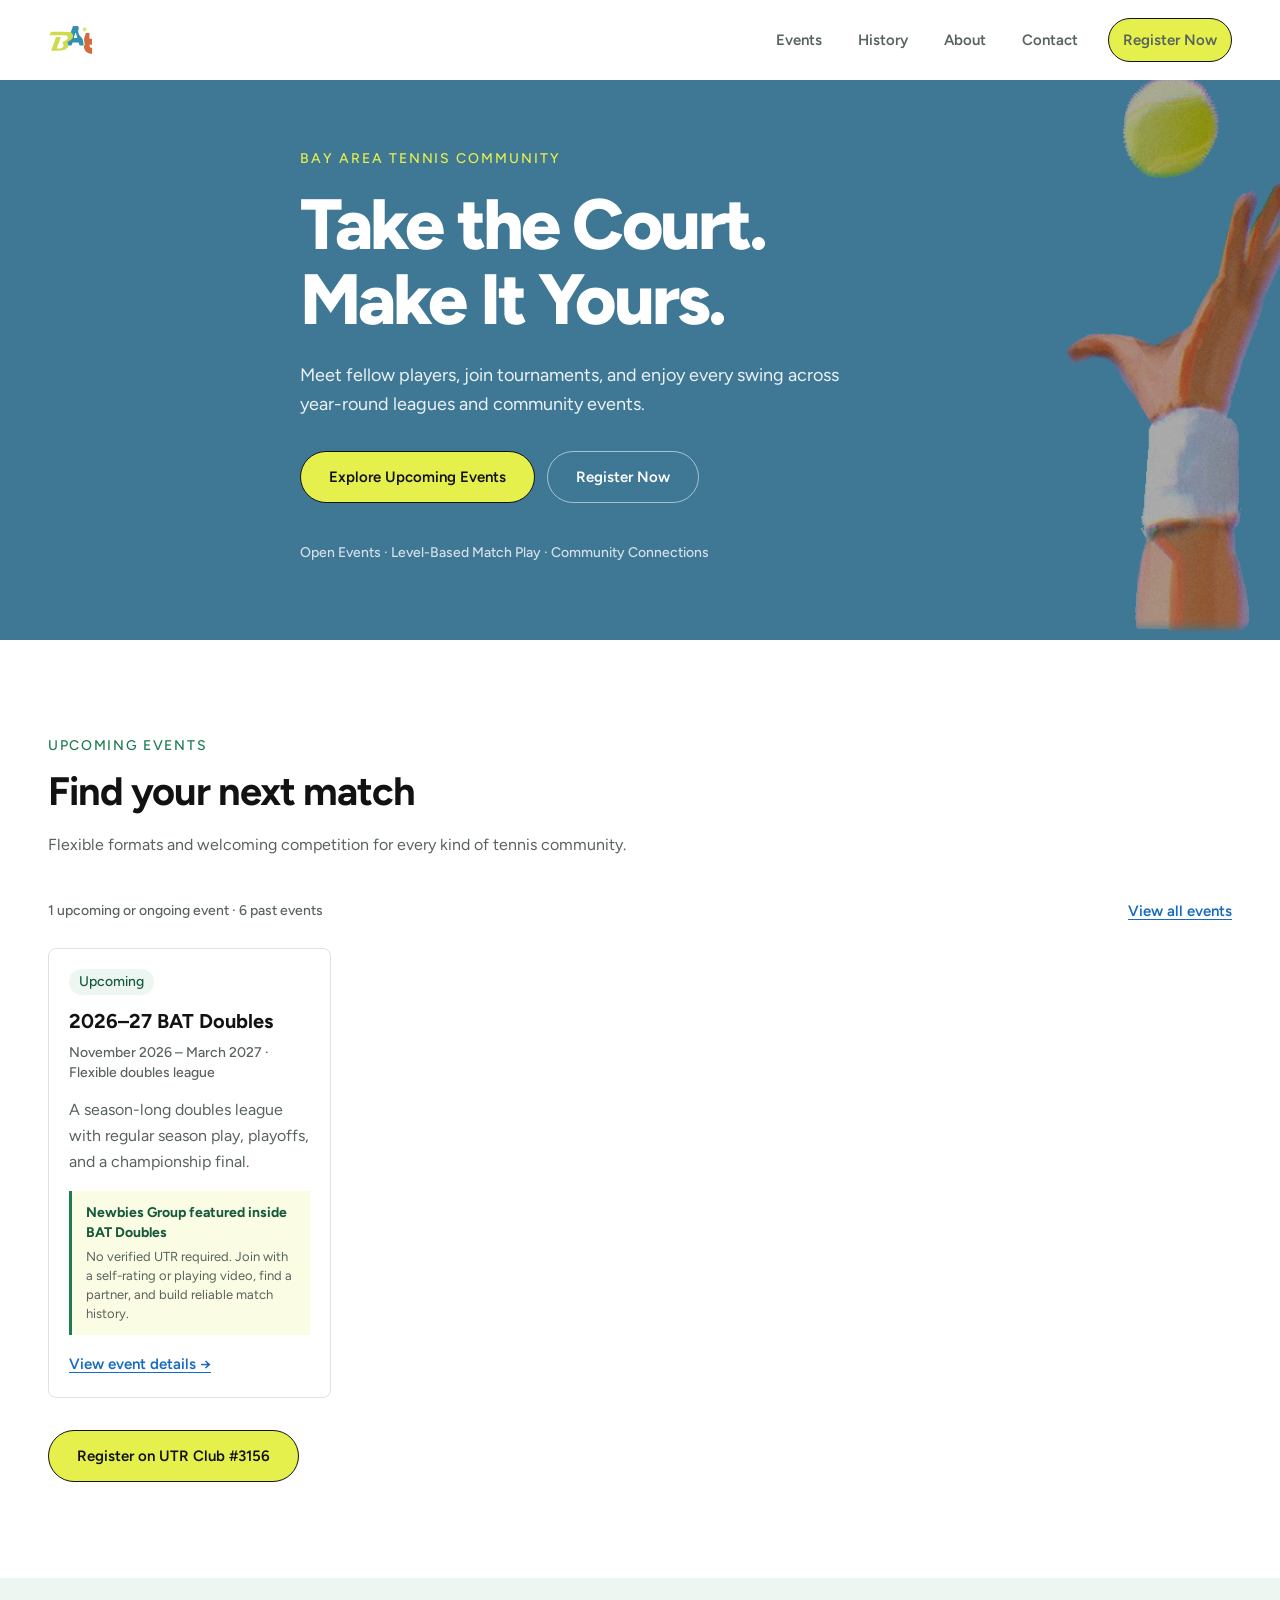
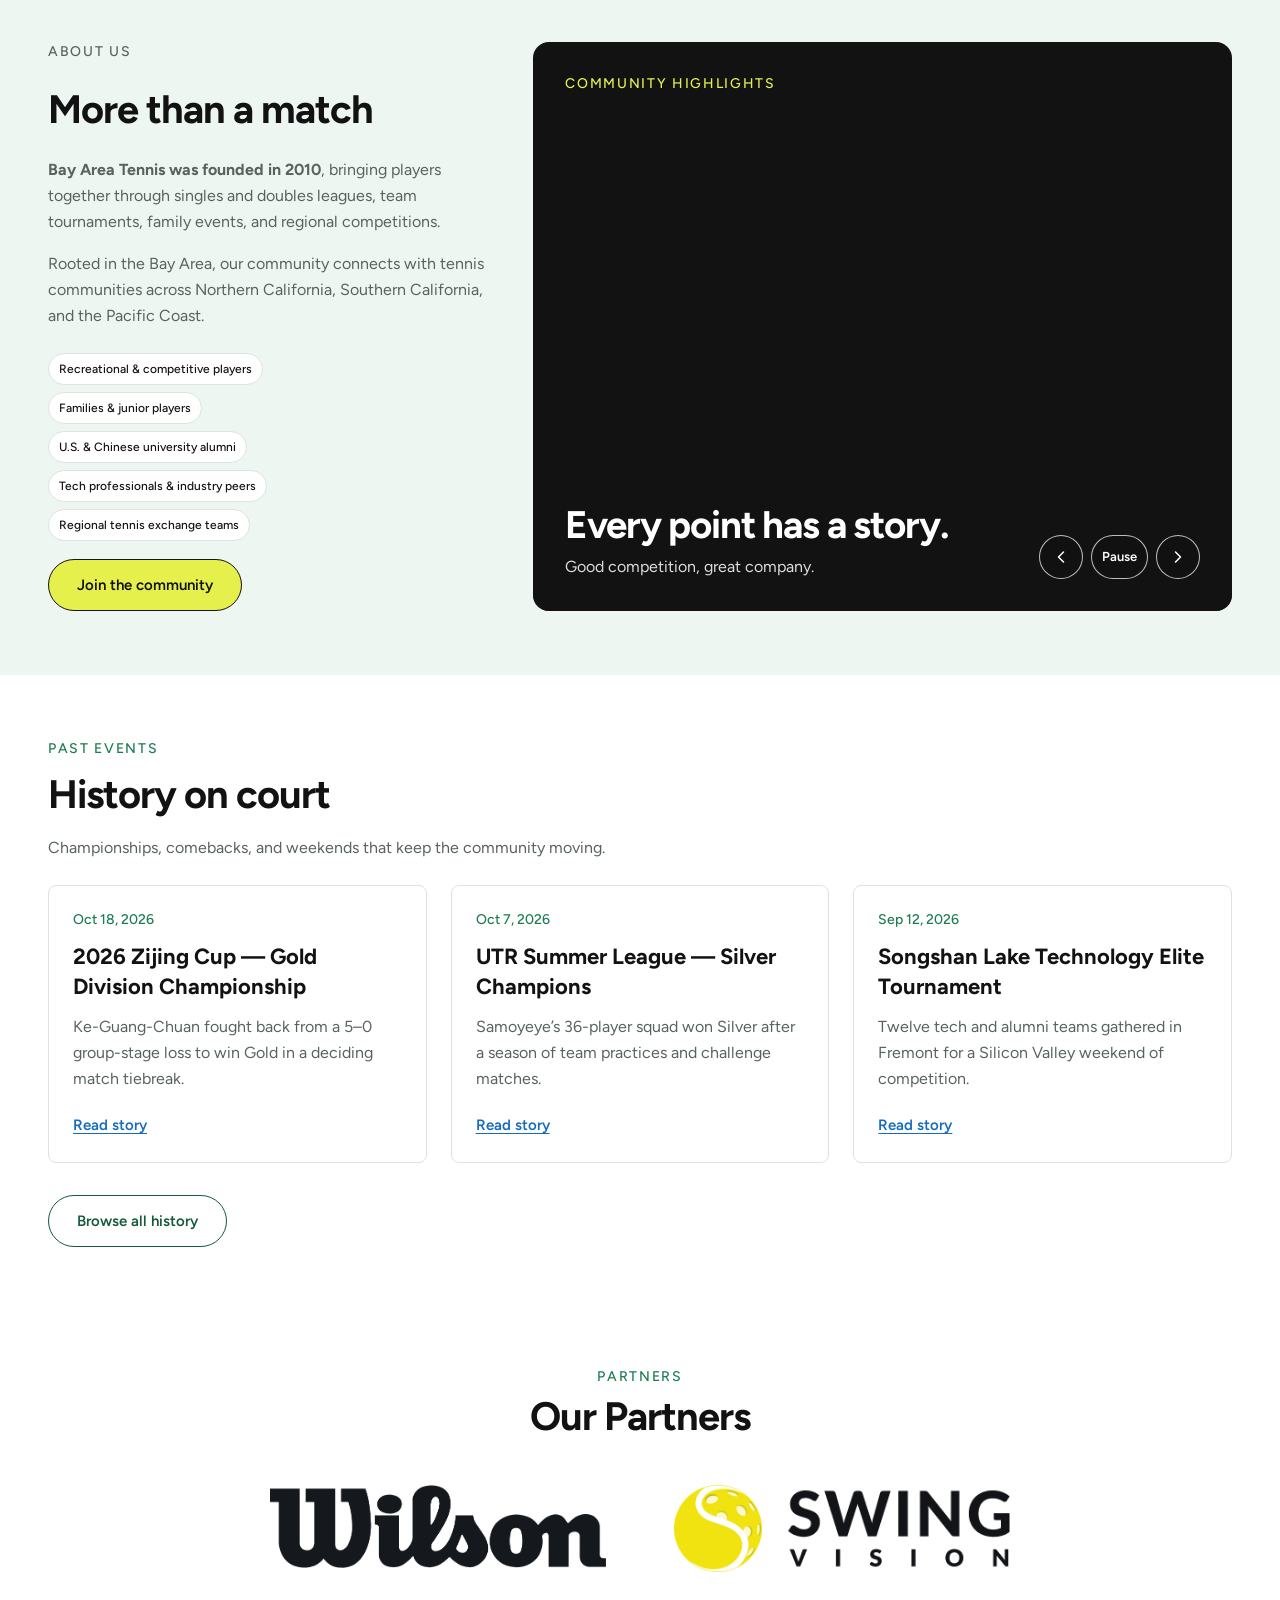
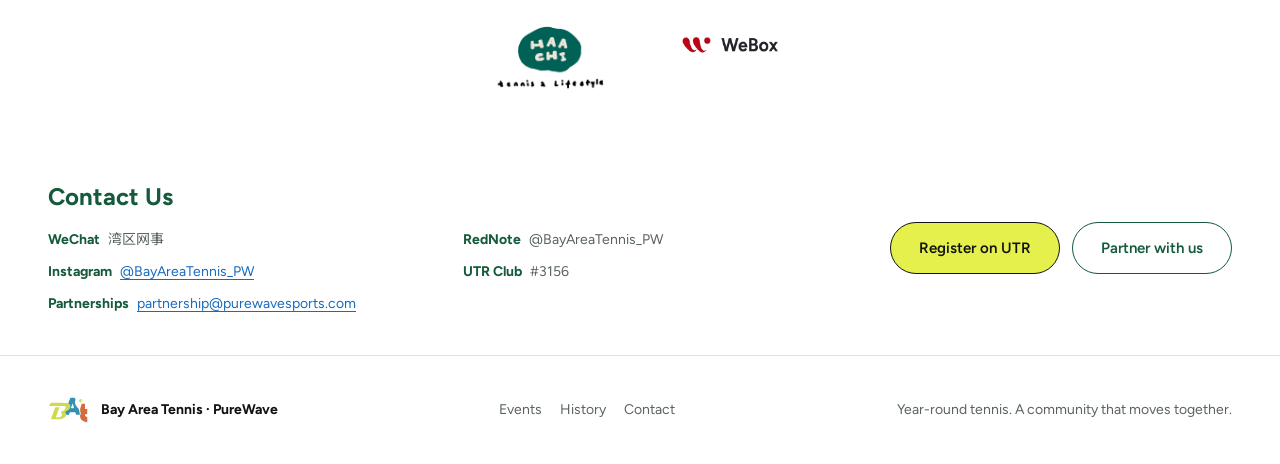
==== commit ba9ee684: "Hide internal event note from homepage Co-authored-by: Copilot <223556219+Copilot@users.noreply.gith" ====
--- a/index.html
+++ b/index.html
@@ -9,7 +9,7 @@
   <link rel="preconnect" href="https://fonts.googleapis.com">
   <link rel="preconnect" href="https://fonts.gstatic.com" crossorigin>
   <link href="https://fonts.googleapis.com/css2?family=Figtree:wght@400;500;600;700;800&family=Noto+Sans+SC:wght@400;500;700&display=swap" rel="stylesheet">
-  <link rel="stylesheet" href="styles.css?v=event-card-highlight-20261028">
+  <link rel="stylesheet" href="styles.css?v=homepage-event-note-20261028">
 </head>
 <body>
   <nav class="nav" aria-label="Main navigation">
@@ -63,7 +63,6 @@
           <a class="text-link" href="events.html">View all events</a>
         </div>
         <div class="event-grid" id="events-grid" data-featured="true"></div>
-        <p class="event-note" id="events-note"></p>
         <div class="section-cta">
           <a class="button button-primary" data-register href="https://app.utrsports.net/club/3156?tab=info">Register on UTR Club #3156</a>
         </div>
@@ -210,7 +209,7 @@
   </footer>
 
   <script src="js/site.js"></script>
-  <script src="js/events.js?v=event-card-highlight-20261028"></script>
+  <script src="js/events.js?v=homepage-event-note-20261028"></script>
   <script src="js/community-highlights.js?v=community-photos-32-20261026"></script>
 </body>
 </html>
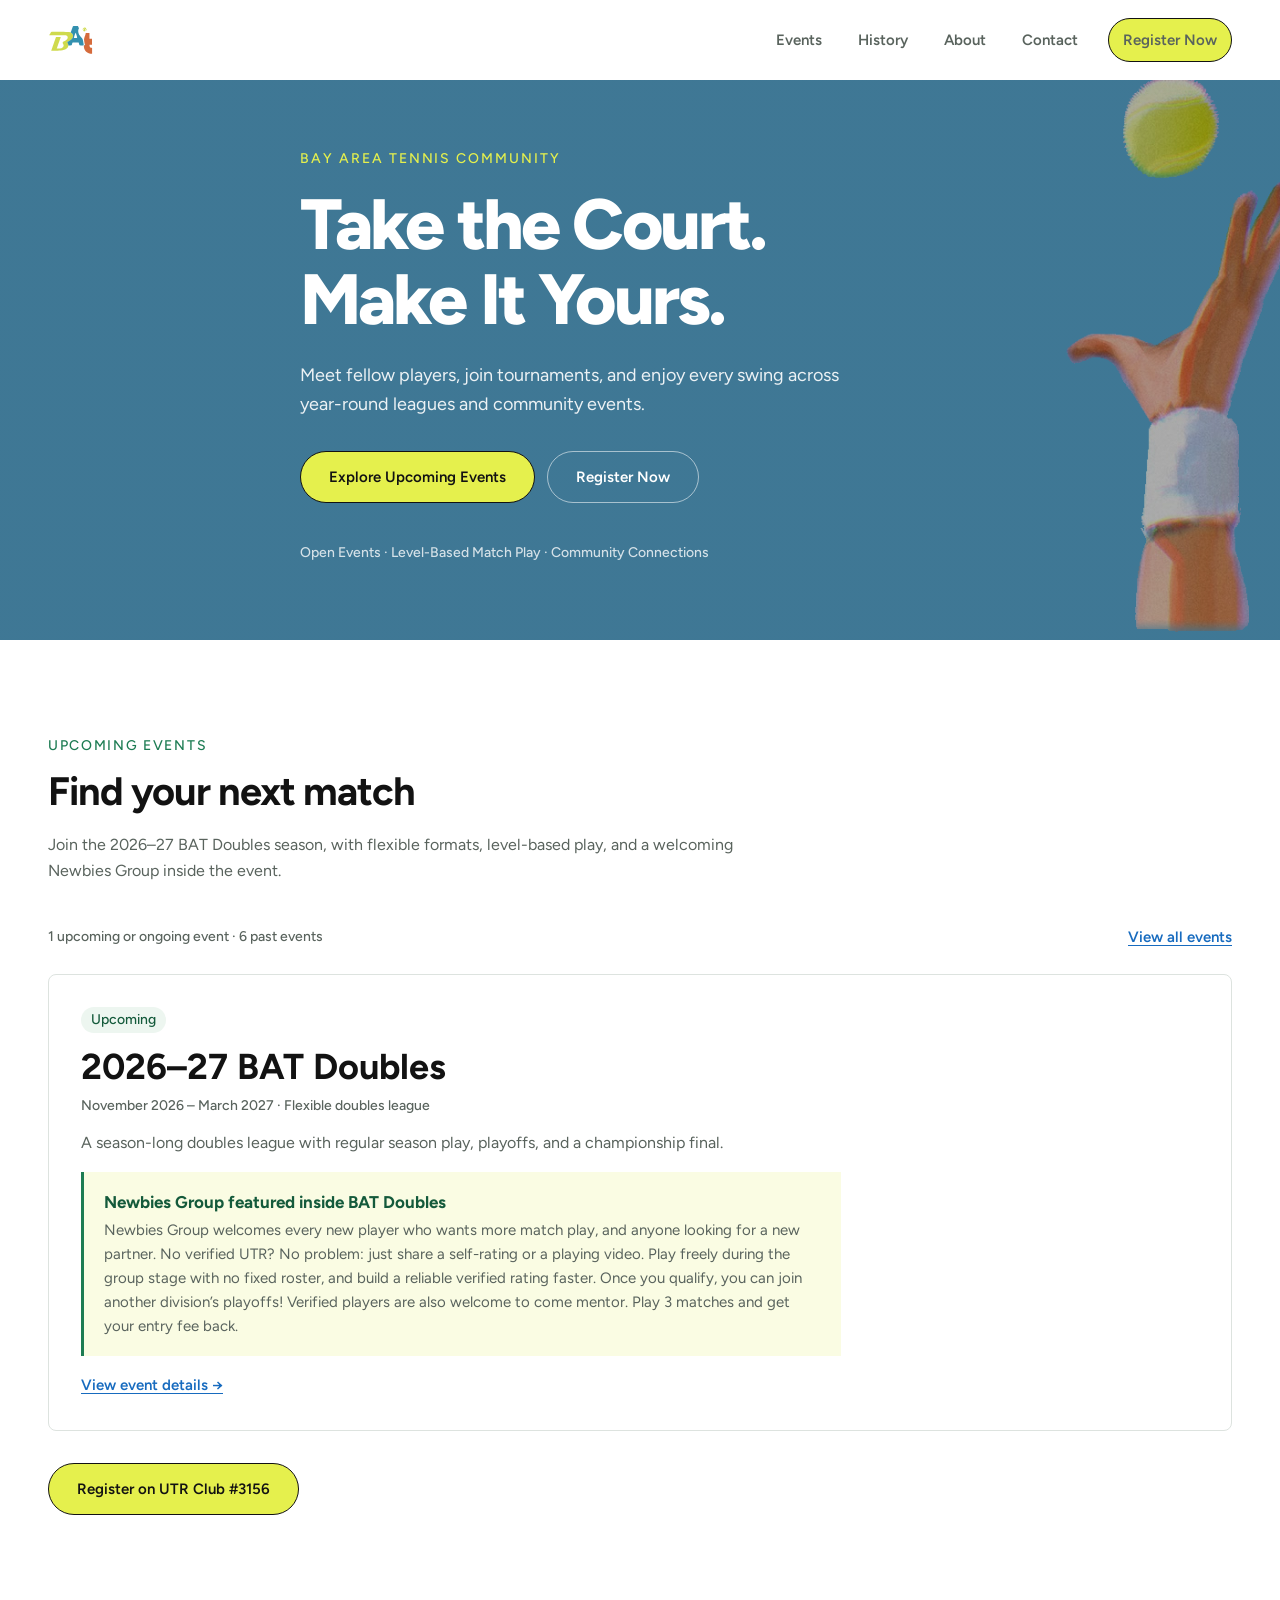
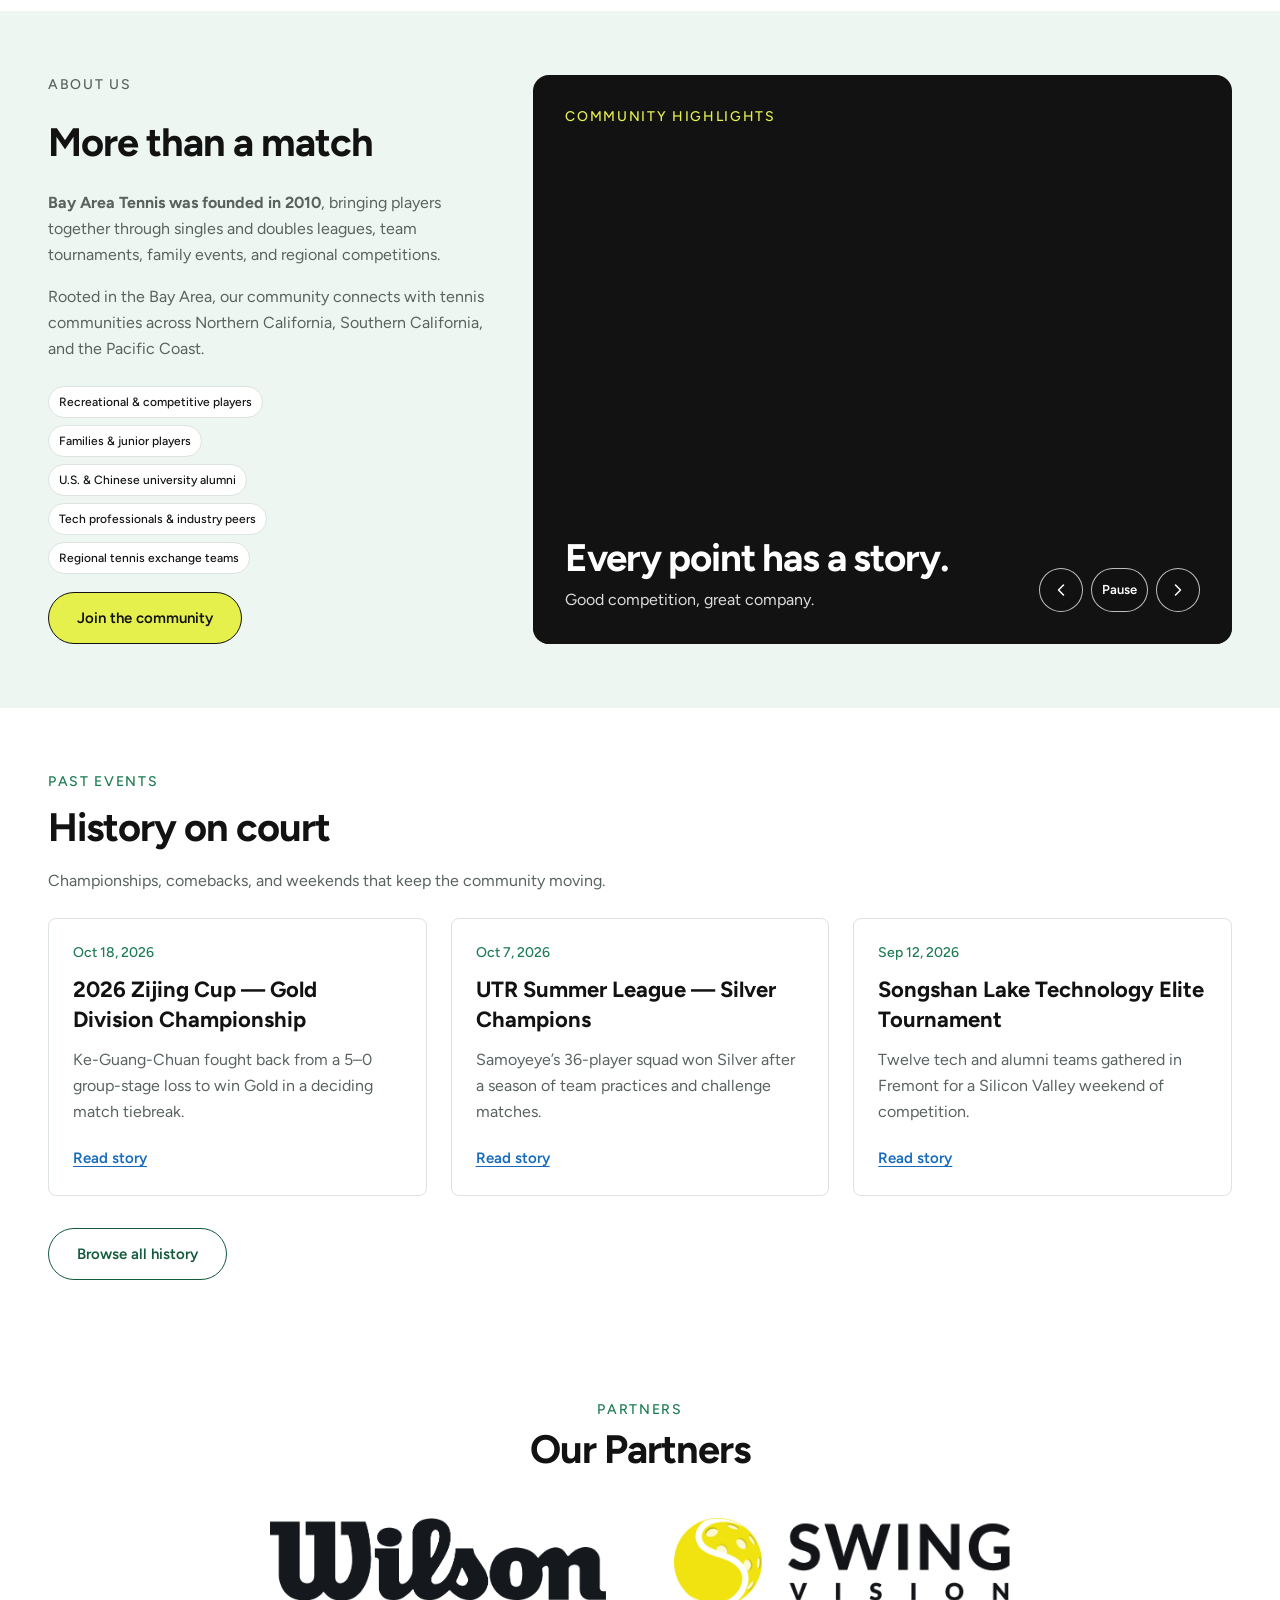
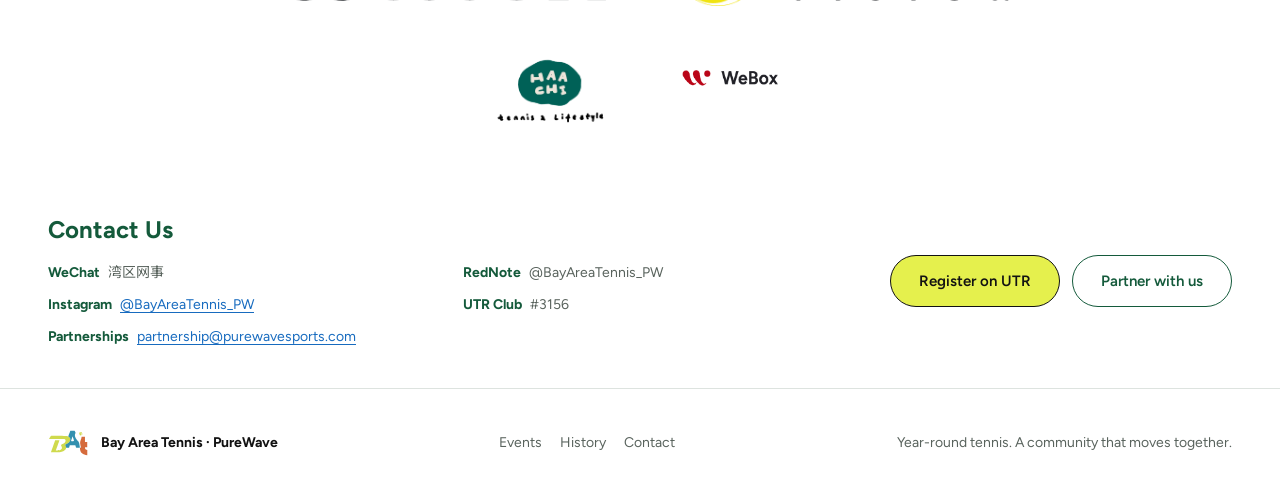
==== commit 9f73791f: "Expand doubles recruitment content Co-authored-by: Copilot <223556219+Copilot@users.noreply.github.c" ====
--- a/index.html
+++ b/index.html
@@ -9,7 +9,7 @@
   <link rel="preconnect" href="https://fonts.googleapis.com">
   <link rel="preconnect" href="https://fonts.gstatic.com" crossorigin>
   <link href="https://fonts.googleapis.com/css2?family=Figtree:wght@400;500;600;700;800&family=Noto+Sans+SC:wght@400;500;700&display=swap" rel="stylesheet">
-  <link rel="stylesheet" href="styles.css?v=homepage-event-note-20261028">
+  <link rel="stylesheet" href="styles.css?v=expanded-upcoming-event-20261028">
 </head>
 <body>
   <nav class="nav" aria-label="Main navigation">
@@ -56,7 +56,7 @@
         <div class="section-header">
           <p class="section-kicker">Upcoming events</p>
           <h2>Find your next match</h2>
-          <p class="section-intro">Flexible formats and welcoming competition for every kind of tennis community.</p>
+          <p class="section-intro">Join the 2026–27 BAT Doubles season, with flexible formats, level-based play, and a welcoming Newbies Group inside the event.</p>
         </div>
         <div class="section-toolbar">
           <p class="section-status" id="events-status">Loading events…</p>
@@ -209,7 +209,7 @@
   </footer>
 
   <script src="js/site.js"></script>
-  <script src="js/events.js?v=homepage-event-note-20261028"></script>
+  <script src="js/events.js?v=expanded-upcoming-event-20261028"></script>
   <script src="js/community-highlights.js?v=community-photos-32-20261026"></script>
 </body>
 </html>
--- a/styles.css
+++ b/styles.css
@@ -404,6 +404,34 @@
   line-height: 19px;
 }
 
+#events .event-grid[data-featured="true"] {
+  grid-template-columns: minmax(0, 1fr);
+}
+
+#events .event-grid[data-featured="true"] .event-card {
+  padding: 32px;
+}
+
+#events .event-grid[data-featured="true"] .event-card h3 {
+  font-size: clamp(26px, 3vw, 36px);
+  line-height: 1.2;
+}
+
+#events .event-grid[data-featured="true"] .event-card-highlight {
+  max-width: 760px;
+  padding: 18px 20px;
+}
+
+#events .event-grid[data-featured="true"] .event-card-highlight strong {
+  font-size: 17px;
+  line-height: 24px;
+}
+
+#events .event-grid[data-featured="true"] .event-card-highlight span {
+  font-size: 15px;
+  line-height: 24px;
+}
+
 .event-note {
   margin: 32px 0 0;
   padding: 18px 22px;
